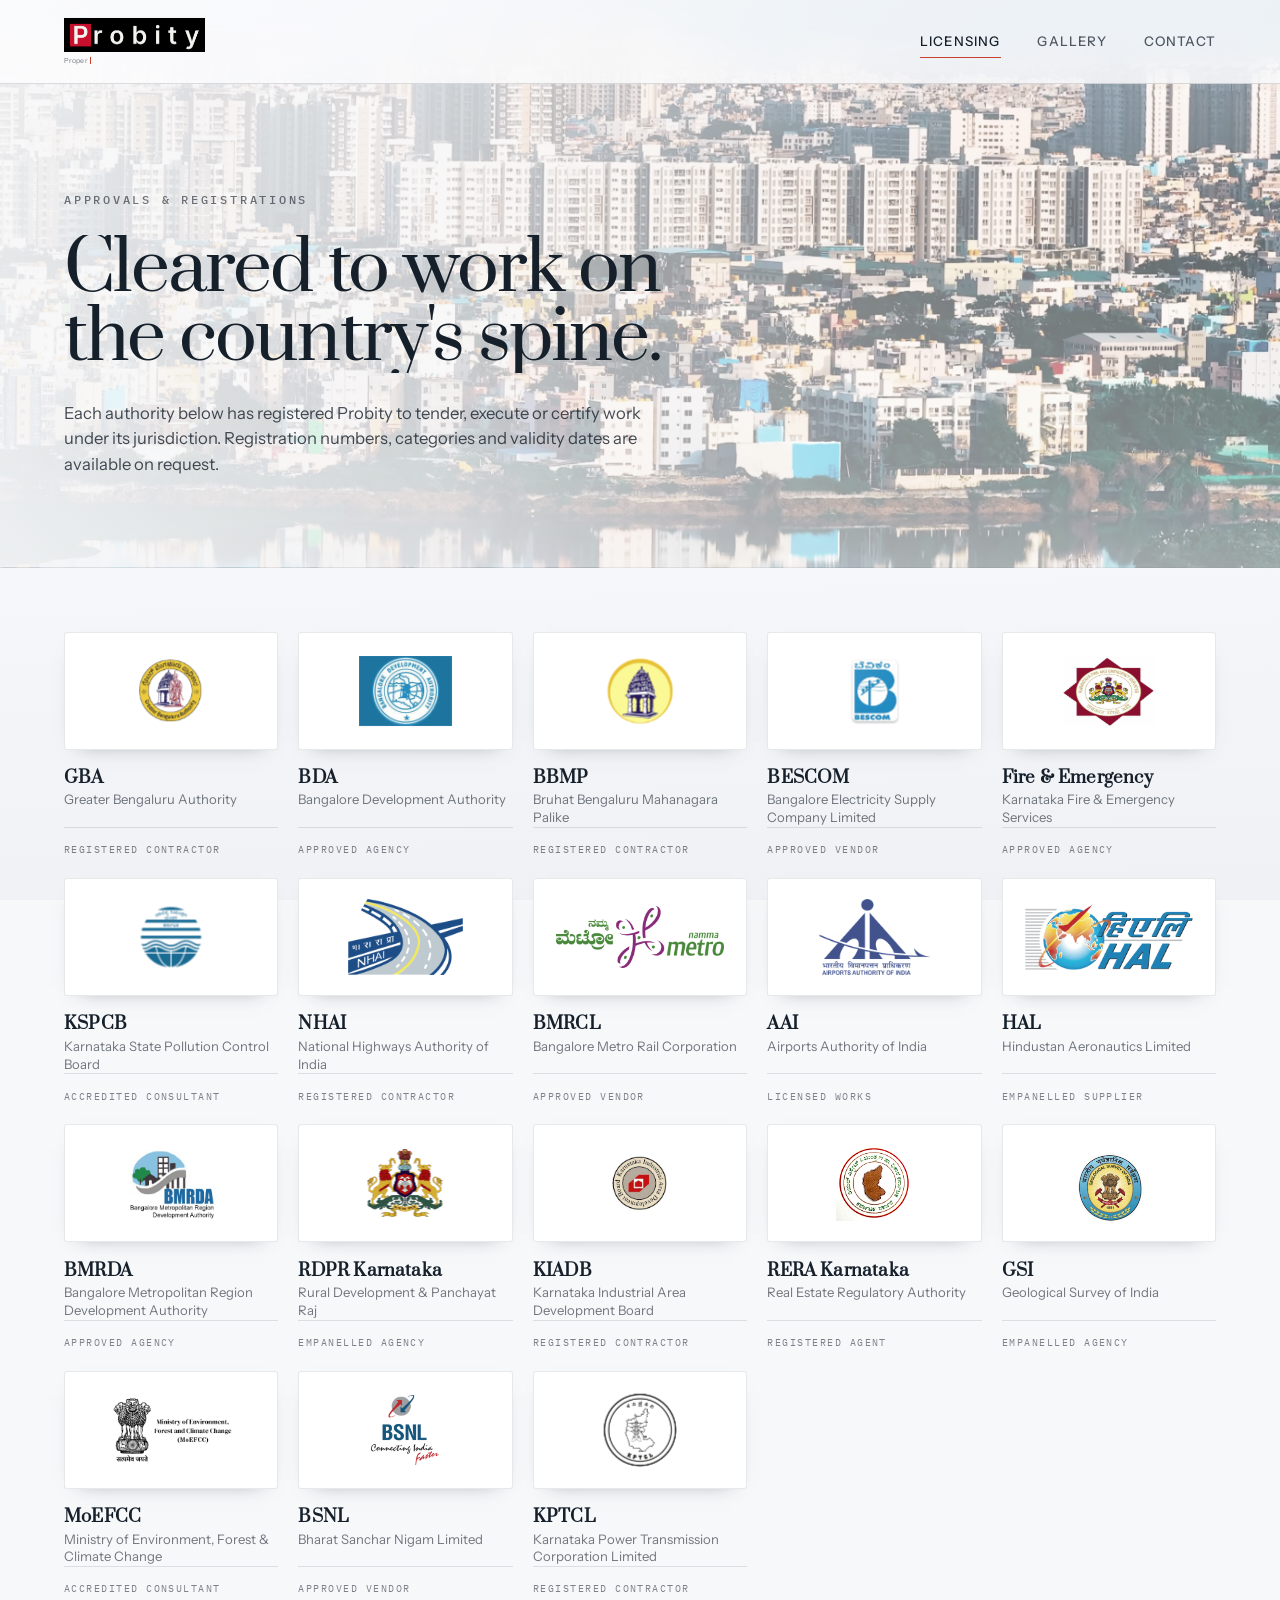
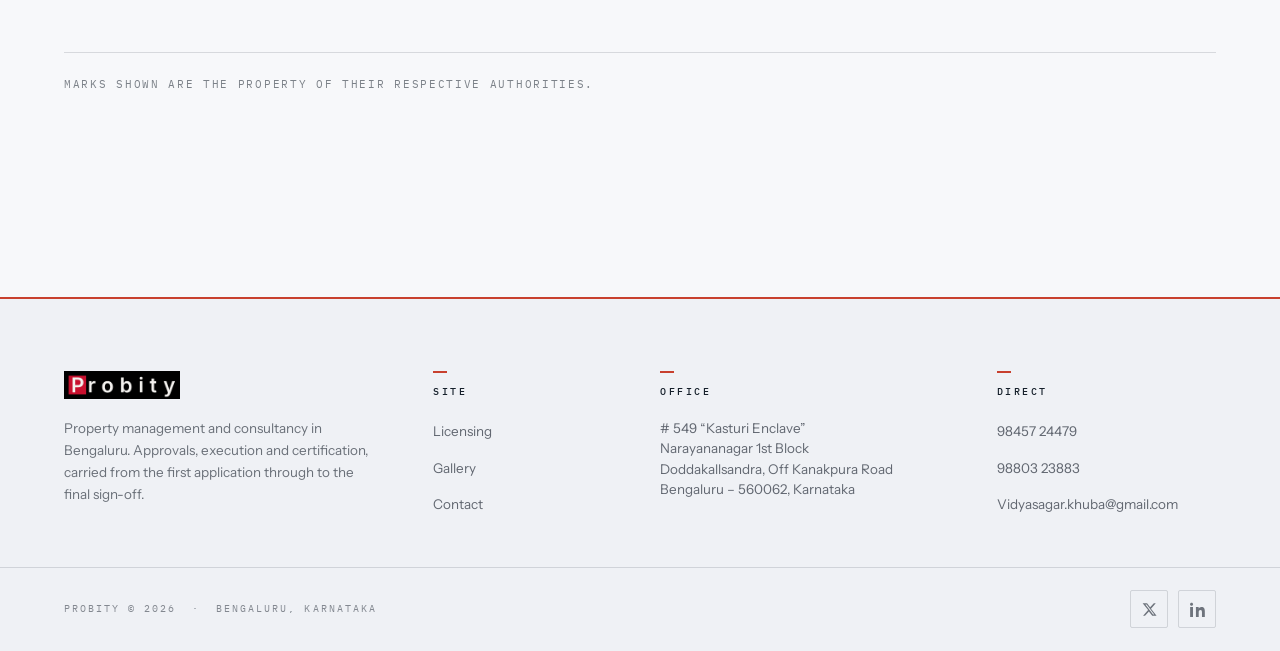
==== index.html @ 33d0491e "Update authority logos, licensing register order, and court-red brand highlights across site" ====
<!DOCTYPE html>
<html lang="en">
<head>
<meta charset="UTF-8" />
<meta name="viewport" content="width=device-width, initial-scale=1" />
<title>Probity</title>
<link rel="icon" type="image/png" sizes="512x512" href="assets/favicon-512.png">
<link rel="apple-touch-icon" href="assets/favicon-512.png">
<meta name="description" content="Probity — property management and consultancy, Bengaluru. Registered with the authorities that govern tendering, execution and certification." />

<link rel="preconnect" href="https://fonts.googleapis.com">
<link rel="preconnect" href="https://fonts.gstatic.com" crossorigin>
<link href="https://fonts.googleapis.com/css2?family=Prata&family=Instrument+Sans:wght@400;500;600&family=IBM+Plex+Mono:wght@400;500&display=swap" rel="stylesheet">

<link rel="stylesheet" href="assets/contact-card.css">
<script>
/* set before first paint, so the page's entrance animations are
   already held when the opening starts. Nothing here runs if the
   visitor asked for reduced motion — they get the page directly. */
(function(){
  try{
    if (!window.matchMedia('(prefers-reduced-motion: reduce)').matches){
      document.documentElement.className += ' is-booting';
    }
  }catch(e){}
})();
</script>
<link rel="stylesheet" href="assets/site.css">
<style>
/* Home page only. Everything shared — tokens, reset, nav, section
   furniture, foot — lives in assets/site.css so the pages cannot drift. */

/* ============================================================
   THE OPENING
   The supplied logo animation plays full-frame, then the ground
   retracts upward on the same clip-path idiom the head band opens
   with. It is object-fit:contain on a matched ground, so the mark
   is never cropped on a phone the way cover would crop it.

   While it plays, the page's own entrance animations are held at
   the gate (html.is-booting, below) so the nav drop, the band wipe
   and the type reveals are not spent behind the curtain. The gate
   opens shortly BEFORE the lift, so the curtain clears on a page
   already in motion rather than on a blank white beat.
   ============================================================ */
.boot{
  position:fixed; inset:0; z-index:300;
  overflow:hidden;                    /* the film may be scaled past its frame */
  background:#FFFFFF;                 /* matched to the film's ground */
  clip-path:inset(0 0 0 0);
  transition:clip-path .8s var(--ease);
}
.boot.is-lifting{ clip-path:inset(0 0 100% 0); pointer-events:none; }

.boot-video{
  position:absolute; inset:0;
  width:100%; height:100%;
  object-fit:contain;
  display:block;
}

/* The mark inside the film occupies only ~27% of the frame at its
   widest and ~6% at rest. Letterboxed into a portrait screen that
   lands it around 100px wide on a phone — surrounded by white that
   matches the ground, so it reads as nothing being there at all.

   The film's own margins are that same white, so scaling past the
   frame edges crops nothing but empty ground and brings the mark up
   to roughly two thirds of the screen. 2.4x holds on every portrait
   ratio from 0.4 to 1.0 without the mark reaching an edge. */
@media (max-aspect-ratio: 1/1){
  .boot-video{ transform:scale(2.4); }
}

/* the way past it — mono and quiet, in the site's own small-label
   idiom, and only offered once the film has actually started */
.boot-skip{
  position:absolute; right:clamp(1.1rem,4vw,2.4rem); bottom:clamp(1.1rem,4vh,2.2rem);
  appearance:none; -webkit-appearance:none;
  display:inline-flex; align-items:center; gap:.6rem;
  padding:.7rem 1.1rem;
  background:rgba(255,255,255,.72);
  -webkit-backdrop-filter:blur(6px); backdrop-filter:blur(6px);
  border:1px solid rgba(24,32,44,.18); border-radius:2px;
  font-family:var(--mono);
  font-size:.6rem; letter-spacing:.22em; text-transform:uppercase;
  color:rgba(24,32,44,.72);
  cursor:pointer;
  opacity:0; pointer-events:none;
  transition:opacity .5s var(--ease), border-color .3s, color .3s;
}
.boot.is-ready .boot-skip{ opacity:1; pointer-events:auto; }
.boot-skip:hover{ color:var(--court); border-color:var(--court); }
.boot-skip svg{ width:14px; height:9px; }

/* ---------- the gate ----------
   Everything the page animates on arrival is paused until the
   opening hands over, then released so the reveal happens in
   front of the visitor rather than behind the lid. */
html.is-booting{ overflow:hidden; }
html.is-booting .nav,
html.is-booting .mark img,
html.is-booting .head-bg,
html.is-booting .reveal > *,
html.is-booting .label span{ animation-play-state:paused; }

@media (prefers-reduced-motion:reduce){
  /* no performance — the page is simply there */
  .boot{ display:none; }
}

/* ============================================================
   THE HEAD BAND
   A photograph of the city the register is written against,
   bled corner to corner and washed back into the page so the
   ink still carries. It resolves to flat ground at the foot, so
   the marks below sit on a clean field rather than on picture.

   The band owns the top padding and pulls itself out of the
   section gutter with a negative margin — that is what lets it
   reach the actual edges of the viewport while the type inside
   stays on the 1440 measure.
   ============================================================ */
.head-band{
  position:relative;
  margin:0 calc(-1 * var(--gut)) clamp(2.5rem,5vw,4rem);
  padding:calc(var(--nav-h) + clamp(3.5rem,8vw,6.5rem)) var(--gut) clamp(3.5rem,7vw,6rem);
  /* a defined rectangle rather than a band whose height is an
     accident of the copy — the photograph gets a proportion to
     fill and the type is centred inside it                      */
  min-height:clamp(360px,42vw,560px);
  display:flex; flex-direction:column; justify-content:center;
  overflow:hidden;
  isolation:isolate;
}
.head-band > .section-head{ position:relative; z-index:2; width:100%; }

/* the picture opens the sequence — it wipes down from the nav on
   the same clip-path idiom the menu sheet uses, so the band is
   still resolving when the first line of type rises into it */
.head-bg{
  position:absolute; inset:0; z-index:0; pointer-events:none;
  clip-path:inset(0 0 100% 0);
  animation:bandOpen 1.5s var(--ease) .1s forwards;
}
@keyframes bandOpen{ to{ clip-path:inset(0 0 0 0); } }

.head-bg__img{
  position:absolute; inset:-3%;
  background:url("assets/bangalore.png") center 55% / cover no-repeat;
  /* the photograph is allowed to be a photograph. Enough of the
     colour survives to read as a city; the wash below, not the
     filter, is what buys the copy its contrast.                 */
  filter:saturate(.78) contrast(1.02) brightness(1.01);
  animation:bandDrift 44s ease-in-out infinite alternate;
  transform-origin:58% 60%;
}
@keyframes bandDrift{
  from{ transform:scale(1)    translate3d(0,0,0); }
  to  { transform:scale(1.07) translate3d(-1%,-.8%,0); }
}

/* the wash — vertical carries legibility and the dissolve into the
   ground, horizontal keeps the left half quietest, which is where
   the headline and lede actually sit. Retuned off the cream it was
   mixed for and onto the near-white the page now stands on.      */
.head-bg__wash{
  position:absolute; inset:0;
  background:
    linear-gradient(to bottom,
      rgba(247,248,250,.46) 0%,
      rgba(247,248,250,.30) 45%,
      rgba(247,248,250,.42) 82%,
      rgba(247,248,250,.58) 100%),
    linear-gradient(to right,
      rgba(247,248,250,.90) 0%,
      rgba(247,248,250,.72) 34%,
      rgba(247,248,250,.30) 66%,
      rgba(247,248,250,.12) 100%);
}

/* a hairline where the picture gives out, so the band has a
   defined foot rather than an indefinite smudge */
.head-bg::after{
  content:""; position:absolute; left:0; right:0; bottom:0;
  height:1px; background:var(--rule);
}
/* ============================================================
   THE REGISTER
   Each authority is a mounted credential: the mark sits on a
   paper plate, the way a seal sits on a certificate, and the
   particulars are set below it on the dark ground.

   The plate is doing real work — half of these marks arrive as
   opaque JPEGs with white grounds, so any attempt to knock them
   out to a single ink colour turns them into white rectangles.
   Mounting them keeps every mark on the ground it was drawn for
   and lets the grid stay honest at any count.
   ============================================================ */
.register{ max-width:1440px; margin:0 auto; }

/* one continuous wall, no section breaks. A narrower track than the
   grouped version used, so eleven marks fill the row on a wide
   screen instead of stranding half of it.                        */
.logo-grid{
  display:grid; grid-template-columns:repeat(auto-fill,minmax(190px,1fr));
  gap:clamp(1rem,1.6vw,1.5rem);
}

.logo-cell{
  display:flex; flex-direction:column; gap:1.15rem;
  opacity:0; transform:translateY(18px);
}
/* cells stretch to the tallest in the row, and the registration
   line is pushed to the foot, so the mono rules line up across
   the row however long an authority's full name runs           */
.meta{ display:flex; flex-direction:column; flex:1; }
.logo-cell.in{
  opacity:1; transform:none;
  transition:opacity .8s var(--ease), transform .8s var(--ease);
}

/* the plate — a clean white card lifted off the warm ground by a
   hairline and a shadow that only deepens on hover, so the wall
   stays flat at rest                                            */
.plate{
  position:relative;
  height:118px; border-radius:3px;
  background:#FFFFFF;
  border:1px solid rgba(24,32,44,.10);
  box-shadow:0 8px 20px -16px rgba(24,32,44,.55);
  display:flex; align-items:center; justify-content:center;
  padding:1.15rem 1.35rem;
  overflow:hidden;
  transition:transform .5s var(--ease), box-shadow .5s var(--ease);
}
.logo-cell:hover .plate{
  transform:translateY(-3px);
  border-color:rgba(200,64,46,.48);
  box-shadow:0 16px 30px -18px rgba(200,64,46,.58);
}

/* one optical box for every mark, with a per-logo trim so a
   square crest and a wide wordmark carry the same weight       */
.plate img{
  /* an explicit cap, not a percentage — the plate's content area has
     no definite height for a percentage to resolve against, so a
     wide mark would render at its natural size and get cropped     */
  max-height:76px; max-width:100%;
  width:auto; height:auto; object-fit:contain;
  transform:scale(var(--s,1));
  /* multiply drops the opaque white ground the JPEG marks arrive
     with straight out against the plate, so a scanned seal and a
     transparent PNG sit on the same paper. Harmless on the PNGs. */
  mix-blend-mode:multiply;
  /* the marks are all officially specified colours; we only take
     a fraction of the saturation out so the wall reads as one
     register, and hand it straight back on hover.
     --lift and --crush are a white-point trim for scanned marks:
     multiply only disappears a ground that is actually white, so a
     scan that came in on grey paper reads as a dirty square until
     its highlights are pushed to 255. Contrast does most of the
     work — it clips the ground white while keeping the seal's ink
     dark, where brightness alone would just wash the whole thing
     out. Only RERA needs it; every other mark is already clean.  */
  filter:saturate(.72) contrast(var(--crush,1)) brightness(var(--lift,1));
  transition:filter .5s var(--ease);
}
.logo-cell:hover .plate img{
  filter:contrast(var(--crush,1)) brightness(var(--lift,1));
}

.meta b{
  display:block; font-family:var(--display);
  font-variation-settings:"opsz" 24;
  font-size:1.06rem; font-weight:600; letter-spacing:.01em;
  color:var(--paper); line-height:1.2;
}
.meta i{
  display:block; font-style:normal;
  font-size:.82rem; color:rgba(24,32,44,.6);
  margin-top:.2rem; line-height:1.35;
}
.meta span{
  display:block; font-family:var(--mono); font-size:.61rem;
  letter-spacing:.15em; text-transform:uppercase;
  color:rgba(24,32,44,.55);
  /* auto, not a fixed gap — this is what drops the registration line
     to the foot of the cell so the rules line up across a row even
     when one authority's name runs to two lines. The breathing room
     above the rule comes from the padding instead.                */
  margin-top:auto; padding-top:.9rem;
  border-top:1px solid rgba(24,32,44,.12);
}

.note{
  max-width:1440px; margin:clamp(2.5rem,5vw,3.5rem) auto 0;
  padding-top:1.4rem; border-top:1px solid var(--rule);
  font-family:var(--mono); font-size:.66rem; letter-spacing:.16em;
  text-transform:uppercase; color:rgba(24,32,44,.55);
}

@media (max-width:860px){
  /* a tighter crop keeps the skyline legible in a narrow band */
  .head-bg__img{ background-position:center 58%; }
  .head-band{ min-height:clamp(320px,60vw,420px); }
  /* narrow screens have no quiet right-hand side to give away, so
     the wash flattens out and carries the copy on its own */
  .head-bg__wash{
    background:linear-gradient(to bottom,
      rgba(247,248,250,.72) 0%,
      rgba(247,248,250,.62) 50%,
      rgba(247,248,250,.74) 100%);
  }
}

@media (max-width:520px){
  .head-band{ padding-bottom:clamp(2.5rem,6vw,3.5rem); min-height:300px; }
  .logo-grid{ grid-template-columns:repeat(auto-fill,minmax(140px,1fr)); gap:.85rem; }
  .logo-cell{ gap:.85rem; }
  .plate{ height:88px; padding:.85rem 1rem; }
  .plate img{ max-height:58px; }
  .meta b{ font-size:.94rem; }
  .meta i{ font-size:.76rem; }
  /* the type lives on the inner span now, so the override has to
     land there — and the tighten keyframe has to be dropped, or it
     animates straight back over this narrower tracking */
  .label span{
    font-size:.63rem; letter-spacing:.3em;
    animation-name:rise;
  }
}

@media (prefers-reduced-motion:reduce){
  *,*::before,*::after{
    animation-duration:.001ms !important; animation-iteration-count:1 !important;
    transition-duration:.001ms !important;
  }
  .reveal > *,.label span{ transform:none; }
  .logo-cell{ opacity:1; transform:none; }
  .head-bg__img{ animation:none; transform:none; }
}
</style>
</head>

<body>

<!-- ===================== THE OPENING ===================== -->
<div class="boot" id="boot">
  <video class="boot-video" id="bootVideo"
         src="assets/Probity-Logo-Animation2.mp4"
         muted playsinline autoplay preload="auto" aria-hidden="true"></video>
  <button class="boot-skip" id="bootSkip" type="button">
    Skip
    <svg viewBox="0 0 15 10" fill="none" aria-hidden="true">
      <path d="M0 5h13M9 1l4 4-4 4" stroke="currentColor" stroke-width="1.4"/>
    </svg>
  </button>
</div>
<!-- with scripting off there is nothing to lift the lid, so remove it -->
<noscript><style>.boot{ display:none; }</style></noscript>

<!-- ===================== NAV ===================== -->
<header class="nav" id="nav">
  <a class="mark" href="./" aria-label="Probity home">
    <img src="assets/probity-wordmark.png" width="544" height="131"
         alt="Probity — Property Management and Consultancy">
    <!-- aria-hidden: the alt text above already carries these words,
         so a screen reader must not hear the lockup twice -->
    <span class="mark-tag" data-text="Property Management and Consultancy" aria-hidden="true"></span>
  </a>

  <nav class="links" aria-label="Primary">
    <a href="#licensing" aria-current="page">Licensing</a>
    <a href="gallery.html">Gallery</a>
    <a href="#contact">Contact</a>
  </nav>

  <button class="burger" id="burger" aria-label="Open menu" aria-expanded="false" aria-controls="sheet">
    <i></i><i></i>
  </button>
</header>

<div class="sheet" id="sheet">
  <a href="#licensing">Licensing</a>
  <a href="gallery.html">Gallery</a>
  <a href="#contact">Contact</a>
</div>

<!-- ===================== THE REGISTER ===================== -->
<main>
  <section class="section page-head">
    <div class="head-band">
      <div class="head-bg" aria-hidden="true">
        <div class="head-bg__img"></div>
        <div class="head-bg__wash"></div>
      </div>

    <div class="section-head">
      <span class="label"><span>Approvals &amp; registrations</span></span>

      <h1>
        <span class="reveal"><span style="animation-delay:.66s">Cleared to work on</span></span>
        <span class="reveal"><span style="animation-delay:.76s">the <em>country's spine</em>.</span></span>
      </h1>

      <span class="reveal">
        <p class="lede" style="animation-delay:1.05s">
          Each authority below has registered Probity to tender, execute or certify work
          under its jurisdiction. Registration numbers, categories and validity dates are
          available on request.
        </p>
      </span>
    </div>

    </div><!-- /.head-band -->

    <div class="register" id="licensing">
      <div class="logo-grid">

        <div class="logo-cell">
          <div class="plate">
            <img src="assets/logos/GBA.jpeg" alt="Greater Bengaluru Authority" loading="eager" decoding="async" style="--s:.94">
          </div>
          <div class="meta">
            <b>GBA</b>
            <i>Greater Bengaluru Authority</i>
            <span>Registered contractor</span>
          </div>
        </div>

        <div class="logo-cell">
          <div class="plate">
            <img src="assets/logos/bda.webp" alt="Bangalore Development Authority" loading="eager" decoding="async" style="--s:.92">
          </div>
          <div class="meta">
            <b>BDA</b>
            <i>Bangalore Development Authority</i>
            <span>Approved agency</span>
          </div>
        </div>

        <div class="logo-cell">
          <div class="plate">
            <img src="assets/logos/bbmp.png" alt="Bruhat Bengaluru Mahanagara Palike" loading="eager" decoding="async" style="--s:.88">
          </div>
          <div class="meta">
            <b>BBMP</b>
            <i>Bruhat Bengaluru Mahanagara Palike</i>
            <span>Registered contractor</span>
          </div>
        </div>

        <div class="logo-cell">
          <div class="plate">
            <img src="assets/logos/bescom-logo.jpg" alt="Bangalore Electricity Supply Company Limited" loading="eager" decoding="async" style="--s:.96">
          </div>
          <div class="meta">
            <b>BESCOM</b>
            <i>Bangalore Electricity Supply Company Limited</i>
            <span>Approved vendor</span>
          </div>
        </div>

        <div class="logo-cell">
          <div class="plate">
            <img src="assets/logos/fire-emergency.jpg" alt="Karnataka Fire and Emergency Services" loading="eager" decoding="async" style="--s:.92">
          </div>
          <div class="meta">
            <b>Fire &amp; Emergency</b>
            <i>Karnataka Fire &amp; Emergency Services</i>
            <span>Approved agency</span>
          </div>
        </div>

        <div class="logo-cell">
          <div class="plate">
            <img src="assets/logos/kspcb.png" alt="Karnataka State Pollution Control Board" loading="eager" decoding="async" style="--s:.88">
          </div>
          <div class="meta">
            <b>KSPCB</b>
            <i>Karnataka State Pollution Control Board</i>
            <span>Accredited consultant</span>
          </div>
        </div>

        <div class="logo-cell">
          <div class="plate">
            <img src="assets/logos/nhai.png" alt="National Highways Authority of India" loading="lazy" decoding="async">
          </div>
          <div class="meta">
            <b>NHAI</b>
            <i>National Highways Authority of India</i>
            <span>Registered contractor</span>
          </div>
        </div>

        <div class="logo-cell">
          <div class="plate">
            <img src="assets/logos/namma-metro.png" alt="Namma Metro — Bangalore Metro Rail Corporation" loading="lazy" decoding="async">
          </div>
          <div class="meta">
            <b>BMRCL</b>
            <i>Bangalore Metro Rail Corporation</i>
            <span>Approved vendor</span>
          </div>
        </div>

        <div class="logo-cell">
          <div class="plate">
            <img src="assets/logos/aai.png" alt="Airports Authority of India" loading="lazy" decoding="async">
          </div>
          <div class="meta">
            <b>AAI</b>
            <i>Airports Authority of India</i>
            <span>Licensed works</span>
          </div>
        </div>

        <div class="logo-cell">
          <div class="plate">
            <img src="assets/logos/hal.png" alt="Hindustan Aeronautics Limited" loading="lazy" decoding="async">
          </div>
          <div class="meta">
            <b>HAL</b>
            <i>Hindustan Aeronautics Limited</i>
            <span>Empanelled supplier</span>
          </div>
        </div>

        <div class="logo-cell">
          <div class="plate">
            <img src="assets/logos/bmrda.webp" alt="Bangalore Metropolitan Region Development Authority" loading="lazy" decoding="async">
          </div>
          <div class="meta">
            <b>BMRDA</b>
            <i>Bangalore Metropolitan Region Development Authority</i>
            <span>Approved agency</span>
          </div>
        </div>

        <div class="logo-cell">
          <div class="plate">
            <img src="assets/logos/rdpr.png" alt="Rural Development &amp; Panchayat Raj Department, Government of Karnataka" loading="lazy" decoding="async" style="--s:.92">
          </div>
          <div class="meta">
            <b>RDPR Karnataka</b>
            <i>Rural Development &amp; Panchayat Raj</i>
            <span>Empanelled agency</span>
          </div>
        </div>

        <div class="logo-cell">
          <div class="plate">
            <img src="assets/logos/kiadb.jpeg" alt="Karnataka Industrial Area Development Board" loading="lazy" decoding="async">
          </div>
          <div class="meta">
            <b>KIADB</b>
            <i>Karnataka Industrial Area Development Board</i>
            <span>Registered contractor</span>
          </div>
        </div>

        <div class="logo-cell">
          <div class="plate">
            <img src="assets/logos/rera.jpeg" alt="Karnataka Real Estate Regulatory Authority" loading="lazy" decoding="async" style="--s:1;--crush:1.5;--lift:1.12">
          </div>
          <div class="meta">
            <b>RERA Karnataka</b>
            <i>Real Estate Regulatory Authority</i>
            <span>Registered agent</span>
          </div>
        </div>

        <div class="logo-cell">
          <div class="plate">
            <img src="assets/logos/geological_survey_of_india.jpeg" alt="Geological Survey of India" loading="lazy" decoding="async">
          </div>
          <div class="meta">
            <b>GSI</b>
            <i>Geological Survey of India</i>
            <span>Empanelled agency</span>
          </div>
        </div>

        <div class="logo-cell">
          <div class="plate">
            <img src="assets/logos/MoEFCC.jpg" alt="Ministry of Environment, Forest and Climate Change" loading="lazy" decoding="async">
          </div>
          <div class="meta">
            <b>MoEFCC</b>
            <i>Ministry of Environment, Forest &amp; Climate Change</i>
            <span>Accredited consultant</span>
          </div>
        </div>

        <div class="logo-cell">
          <div class="plate">
            <img src="assets/logos/bsnl.webp" alt="Bharat Sanchar Nigam Limited" loading="lazy" decoding="async" style="--s:.92">
          </div>
          <div class="meta">
            <b>BSNL</b>
            <i>Bharat Sanchar Nigam Limited</i>
            <span>Approved vendor</span>
          </div>
        </div>

        <div class="logo-cell">
          <div class="plate">
            <!-- a thin-line seal, unlike a solid one, needs every pixel
                 of the plate — the linework disappears if it is trimmed -->
            <img src="assets/logos/kptcl.png" alt="Karnataka Power Transmission Corporation Limited" loading="lazy" decoding="async" style="--s:1.06">
          </div>
          <div class="meta">
            <b>KPTCL</b>
            <i>Karnataka Power Transmission Corporation Limited</i>
            <span>Registered contractor</span>
          </div>
        </div>

        <!-- ADD MORE AUTHORITIES HERE.
             Copy one .logo-cell block, drop the file into assets/logos/,
             and update the alt text, name and designation. The grid
             reflows at any count.
             style="--s:.9" trims a mark that sits optically large.
             style="--crush:1.5;--lift:1.12" clips a scanned mark's
             grey ground to white so multiply can drop it. Check a
             new file's corner pixel before reaching for these — most
             official marks already arrive on pure white. -->

      </div>
    </div>

    <p class="note">Marks shown are the property of their respective authorities.</p>
  </section>

</main>

<footer class="foot">
  <div class="foot-main">

    <div class="foot-brand">
      <img src="assets/probity-wordmark.png" width="544" height="131"
           alt="Probity — Property Management and Consultancy">
      <p>
        Property management and consultancy in Bengaluru. Approvals,
        execution and certification, carried from the first application
        through to the final sign-off.
      </p>
    </div>

    <div class="foot-col">
      <h3>Site</h3>
      <ul>
        <li><a href="#licensing">Licensing</a></li>
        <li><a href="gallery.html">Gallery</a></li>
        <li><a href="#contact">Contact</a></li>
      </ul>
    </div>

    <div class="foot-col">
      <h3>Office</h3>
      <address>
        <span># 549 &ldquo;Kasturi Enclave&rdquo;</span>
        <span>Narayananagar 1st Block</span>
        <span>Doddakallsandra, Off Kanakpura Road</span>
        <span>Bengaluru &ndash; 560062, Karnataka</span>
      </address>
    </div>

    <div class="foot-col">
      <h3>Direct</h3>
      <ul>
        <li><a href="tel:+919845724479">98457 24479</a></li>
        <li><a href="tel:+919880323883">98803 23883</a></li>
        <li><a href="mailto:Vidyasagar.khuba@gmail.com"><span class="foot-long">Vidyasagar.khuba@gmail.com</span><span class="foot-short">Email us</span></a></li>
      </ul>
    </div>

  </div>

  <div class="foot-bar">
    <div>
      <small>Probity &copy; 2026<span class="foot-place"> &nbsp;&middot;&nbsp; Bengaluru, Karnataka</span></small>
      <!-- TODO: swap in the real profile URLs -->
      <div class="foot-social">
        <a href="https://x.com/" target="_blank" rel="noopener noreferrer" aria-label="Probity on X"><svg viewBox="0 0 24 24" aria-hidden="true"><path d="M18.9 2H22l-7.6 8.7L23.3 22h-6.9l-5.4-7-6.2 7H1.7l8.1-9.3L1 2h7.1l4.9 6.4L18.9 2Zm-1.2 18h1.9L7.4 3.9H5.4L17.7 20Z"/></svg></a>
        <a href="https://www.linkedin.com/" target="_blank" rel="noopener noreferrer" aria-label="Probity on LinkedIn"><svg viewBox="0 0 24 24" aria-hidden="true"><path d="M4.98 3.5C4.98 4.88 3.87 6 2.5 6S0 4.88 0 3.5 1.12 1 2.5 1s2.48 1.12 2.48 2.5zM.22 8.02h4.56V24H.22V8.02zM9.5 8.02h4.37v2.18h.06c.61-1.15 2.1-2.37 4.32-2.37 4.62 0 5.47 3.04 5.47 6.99V24h-4.56v-7.29c0-1.74-.03-3.98-2.43-3.98-2.43 0-2.8 1.9-2.8 3.85V24H9.5V8.02z"/></svg></a>
      </div>
    </div>
  </div>
</footer>

<script>
(function(){
  var nav    = document.getElementById('nav');
  var burger = document.getElementById('burger');
  var sheet  = document.getElementById('sheet');
  var calm   = window.matchMedia('(prefers-reduced-motion: reduce)').matches;

  /* nav condenses on scroll */
  var onScroll = function(){ nav.classList.toggle('is-scrolled', window.scrollY > 24); };
  onScroll();
  window.addEventListener('scroll', onScroll, { passive:true });

  /* mobile menu */
  burger.addEventListener('click', function(){
    var open = sheet.classList.toggle('open');
    nav.classList.toggle('menu-open', open);
    burger.setAttribute('aria-expanded', open);
    burger.setAttribute('aria-label', open ? 'Close menu' : 'Open menu');
    document.body.style.overflow = open ? 'hidden' : '';
  });
  sheet.addEventListener('click', function(e){
    if (e.target.tagName === 'A') burger.click();
  });
  document.addEventListener('keydown', function(e){
    if (e.key === 'Escape' && sheet.classList.contains('open')) burger.click();
  });

  /* ---------- the tagline types itself in ----------
     Held until the opening hands over, so it is not spent behind
     the curtain. typeTag() is called by the handover below. */
  var tag = document.querySelector('.mark-tag');
  function typeTag(delay){
    if (!tag) return;
    var full = tag.getAttribute('data-text') || '';
    if (calm){
      tag.textContent = full;
      tag.classList.add('is-typed');
      return;
    }
    var ch = 0;
    setTimeout(function step(){
      tag.textContent = full.slice(0, ++ch);
      if (ch < full.length){
        /* a touch of jitter so it reads as typed, not clocked */
        setTimeout(step, 34 + Math.random() * 30);
      } else {
        setTimeout(function(){ tag.classList.add('is-typed'); }, 900);
      }
    }, delay);
  }

  /* ---------- handover ----------
     The film plays, the gate opens just before it ends so the page
     is already in motion, then the ground retracts. Skip, a key, or
     a click on the film all cut straight to the page. */
  (function(){
    var boot = document.getElementById('boot');
    var film = document.getElementById('bootVideo');
    var skip = document.getElementById('bootSkip');
    var opened = false, lifted = false;

    function open(){
      if (opened) return;
      opened = true;
      document.documentElement.classList.remove('is-booting');
      typeTag(1500);
    }

    function lift(){
      if (lifted) return;
      lifted = true;
      open();
      boot.classList.add('is-lifting');
      /* retire the lid once it has finished travelling */
      setTimeout(function(){
        if (boot.parentNode) boot.parentNode.removeChild(boot);
      }, 900);
    }

    /* nothing to hand over from: reduced motion, or no lid at all */
    if (!boot || calm || !document.documentElement.classList.contains('is-booting')){
      open();
      if (boot && boot.parentNode) boot.parentNode.removeChild(boot);
      return;
    }

    if (film){
      /* autoplay is only granted to muted inline video, and can still
         be refused — if it is, do not hold the page hostage to it */
      film.muted = true;
      var p = film.play();
      if (p && p.catch) p.catch(function(){
        /* Autoplay refused — iOS Low Power Mode, or a strict policy.
           Rather than skipping the mark entirely, hold the film's
           fullest frame for a beat and then hand over normally. */
        try { film.currentTime = 4; } catch (err) {}
        boot.classList.add('is-ready');
        setTimeout(open, 700);
        setTimeout(lift, 1200);
      });

      film.addEventListener('playing', function(){ boot.classList.add('is-ready'); });

      /* The film holds its mark until ~7.5s and then resolves to a
         blank white frame. Waiting for 'ended' would therefore lift
         the ground off an empty screen, so both cues are taken early:
         the gate at 1.2s out, so the nav drop and the band wipe are
         already running behind the lid, and the lift at 0.55s out, so
         the ground retracts while the mark is still on screen. */
      film.addEventListener('timeupdate', function(){
        if (!film.duration) return;
        var left = film.duration - film.currentTime;
        if (left < 1.2)  open();
        if (left < 0.55) lift();
      });

      film.addEventListener('ended', lift);   /* backstop */
      film.addEventListener('error', lift);
    } else {
      lift();
    }

    skip.addEventListener('click', lift);
    boot.addEventListener('click', function(e){ if (e.target !== skip) lift(); });
    document.addEventListener('keydown', function onKey(e){
      if (lifted){ document.removeEventListener('keydown', onKey); return; }
      if (e.key === 'Escape' || e.key === 'Enter' || e.key === ' '){ e.preventDefault(); lift(); }
    });

    /* a ceiling, so a stalled or unbuffered film can never trap the page */
    setTimeout(lift, 11000);
  })();

  /* the register deals itself in, six cells at a time */
  var cells = document.querySelectorAll('.logo-cell');
  if (calm || !('IntersectionObserver' in window)){
    [].forEach.call(cells, function(c){ c.classList.add('in'); });
  } else {
    var io = new IntersectionObserver(function(entries){
      entries.forEach(function(entry){
        if (!entry.isIntersecting) return;
        var i = [].indexOf.call(cells, entry.target);
        entry.target.style.transitionDelay = (i % 6) * 70 + 'ms';
        entry.target.classList.add('in');
        io.unobserve(entry.target);
      });
    }, { threshold:.2, rootMargin:'0px 0px -8%' });
    [].forEach.call(cells, function(c){ io.observe(c); });
  }
})();
</script>

<!-- ===================== CONTACT CARD ===================== -->
<script type="importmap">
{ "imports": { "three": "./assets/vendor/three.module.min.js" } }
</script>
<script type="module" src="assets/contact-card.js"></script>

</body>
</html>
---- assets/contact-card.css ----
/* ============================================================
   PROBITY — contact card experience
   A business card is dealt into a dark studio, then turns over
   to reveal the note you write on the back of it.

   Everything is namespaced .pcx- and carries its OWN palette:
   the home page and the licensing page define --paper/--gold
   with opposite meanings, so nothing here may inherit them.
   ============================================================ */

.pcx{
  position:fixed; inset:0; z-index:200;
  display:none;

  --pcx-ink:    #0B0E13;
  --pcx-paper:  #F6F1E7;   /* type on the scrim, over the blurred page */
  --pcx-sand:   #E7D3AE;
  --pcx-red:    #C8402E;
  --pcx-rule:   rgba(231,211,174,.20);

  /* the back of the card is the same stock as its printed face —
     white card, ink type — so turning it over does not turn the
     lights out                                                    */
  --pcx-plate:      #FFFFFF;
  --pcx-plate-ink:  #16202B;
  --pcx-plate-mute: rgba(24,32,44,.60);
  --pcx-plate-soft: rgba(24,32,44,.42);
  --pcx-plate-rule: rgba(24,32,44,.20);
  --pcx-ease:   cubic-bezier(.22,.61,.36,1);

  font-family:"Instrument Sans", system-ui, sans-serif;
  color:var(--pcx-paper);
  -webkit-font-smoothing:antialiased;
}
.pcx.is-open{ display:block; }

/* the page behind, pushed back ------------------------------- */
.pcx-scrim{
  position:absolute; inset:0;
  /* held deliberately off opaque: the point is that the page behind
     is BLURRED, and a near-solid wash would just hide it. Enough
     darkening remains to carry a white card off the white page.  */
  background:radial-gradient(125% 95% at 50% 34%, rgba(11,15,22,.62), rgba(4,6,10,.86) 68%);
  -webkit-backdrop-filter:blur(24px) saturate(115%);
          backdrop-filter:blur(24px) saturate(115%);
  opacity:0;
  transition:opacity .6s var(--pcx-ease);
}
.pcx.is-in .pcx-scrim{ opacity:1; }

/* the stage: WebGL underneath, the CSS3D layer exactly on top - */
.pcx-stage{ position:absolute; inset:0; }
.pcx-gl{ position:absolute; inset:0; display:block; width:100%; height:100%; }
.pcx-css3d{ position:absolute; inset:0; pointer-events:none; }

/* ---------- chrome ---------- */
.pcx-chrome{
  position:absolute; top:0; left:0; right:0;
  display:flex; align-items:center; justify-content:space-between;
  gap:1rem;
  padding:clamp(1rem,3vh,1.9rem) clamp(1.1rem,4vw,2.4rem);
  opacity:0; transform:translateY(-8px);
  transition:opacity .6s var(--pcx-ease) .25s, transform .6s var(--pcx-ease) .25s;
}
.pcx.is-in .pcx-chrome{ opacity:1; transform:none; }

.pcx-eyebrow{
  font-family:"IBM Plex Mono", ui-monospace, monospace;
  font-size:.66rem; letter-spacing:.34em; text-transform:uppercase;
  color:rgba(231,211,174,.70);
}
.pcx-eyebrow s{ text-decoration:none; opacity:.45; margin:0 .5em; }

.pcx-close{
  appearance:none; -webkit-appearance:none;
  width:42px; height:42px; flex:none;
  display:grid; place-items:center;
  background:transparent; color:var(--pcx-paper);
  border:1px solid var(--pcx-rule); border-radius:50%;
  cursor:pointer;
  transition:border-color .3s, background .3s, transform .3s var(--pcx-ease);
}
.pcx-close:hover{ background:rgba(200,64,46,.14); border-color:var(--pcx-red); transform:rotate(90deg); }
.pcx-close svg{ width:14px; height:14px; }

/* ---------- the hint / turn control ---------- */
.pcx-foot{
  position:absolute; left:0; right:0; bottom:0;
  display:flex; flex-direction:column; align-items:center; gap:.85rem;
  padding:0 1.2rem clamp(1.2rem,4vh,2.4rem);
  opacity:0; transform:translateY(10px);
  transition:opacity .6s var(--pcx-ease) .5s, transform .6s var(--pcx-ease) .5s;
}
.pcx.is-in .pcx-foot{ opacity:1; transform:none; }
/* once the card has turned, the control belongs to the card itself */
.pcx.is-turning .pcx-foot,
.pcx.is-back    .pcx-foot{ opacity:0; transform:translateY(10px); transition-delay:0s; pointer-events:none; }

.pcx-turn{
  appearance:none; -webkit-appearance:none;
  display:inline-flex; align-items:center; gap:.7rem;
  padding:.9rem 1.5rem;
  background:transparent; color:var(--pcx-paper);
  border:1px solid var(--pcx-rule); border-radius:2px;
  font:inherit; font-size:.78rem; font-weight:500;
  letter-spacing:.14em; text-transform:uppercase;
  cursor:pointer;
  transition:border-color .35s, background .35s, gap .35s var(--pcx-ease);
}
.pcx-turn:hover{ background:rgba(200,64,46,.14); border-color:var(--pcx-red); gap:1rem; }
.pcx-turn svg{ width:16px; height:12px; flex:none; }

.pcx-note{
  font-family:"IBM Plex Mono", ui-monospace, monospace;
  font-size:.62rem; letter-spacing:.22em; text-transform:uppercase;
  color:rgba(231,211,174,.42);
}

/* ============================================================
   THE BACK OF THE CARD
   Sized in JS to the exact pixel footprint of the card face, so
   the type inside renders 1:1 and stays sharp through CSS3D.
   ============================================================ */
.pcx-back{
  position:relative;
  box-sizing:border-box;
  container-type:inline-size;
  display:flex; flex-direction:column;
  overflow:hidden;
  padding:clamp(18px,3.4%,30px);
  background:linear-gradient(152deg, #FFFFFF 0%, #FBFCFD 62%, #F4F6F9 100%);
  color:var(--pcx-plate-ink);
  border:1px solid rgba(24,32,44,.12);
  box-shadow:inset 0 1px 0 rgba(255,255,255,.9),
              0 42px 90px -34px rgba(0,0,0,.8);
  pointer-events:none;
  opacity:0;
  transition:opacity .5s var(--pcx-ease);
}
.pcx.is-back .pcx-back{ pointer-events:auto; }
.pcx-back.is-lit{ opacity:1; }

/* a hairline rule down the plate, echoing the printed card */
.pcx-back::after{
  content:""; position:absolute; top:0; bottom:0; left:0; width:2px;
  background:linear-gradient(180deg, transparent, var(--pcx-red) 22%, var(--pcx-red) 78%, transparent);
  opacity:.85;
}

.pcx-head{ flex:none; }
.pcx-kicker{
  display:block;
  font-family:"IBM Plex Mono", ui-monospace, monospace;
  font-size:.58rem; letter-spacing:.32em; text-transform:uppercase;
  color:var(--pcx-plate-soft);
  margin-bottom:.5rem;
}
.pcx-title{
  margin:0;
  font-family:"Prata", Georgia, serif;
  font-weight:400; font-size:clamp(1.02rem,4.4cqi,1.6rem);
  line-height:1.15; letter-spacing:.01em;
  color:var(--pcx-plate-ink);
}
.pcx-title em{ font-style:normal; color:var(--pcx-red); }

/* ---------- form ---------- */
.pcx-form{
  flex:1 1 auto; min-height:0;
  display:flex; flex-direction:column; gap:clamp(10px,1.8%,16px);
  margin-top:clamp(12px,2.6%,20px);
}
/* the columns split or stack on the plate's own width, not the page's */
.pcx-row{ display:grid; grid-template-columns:repeat(auto-fit,minmax(190px,1fr)); gap:clamp(12px,2.4%,22px); }

/* the message takes whatever height the plate has left over */
.pcx-msg{ flex:1 1 auto; min-height:0; }
.pcx-msg textarea{ flex:1 1 auto; min-height:54px; }

.pcx-field{ position:relative; display:flex; flex-direction:column; }
.pcx-field label{
  font-family:"IBM Plex Mono", ui-monospace, monospace;
  font-size:.56rem; letter-spacing:.24em; text-transform:uppercase;
  color:var(--pcx-plate-soft);
  margin-bottom:.36rem;
  transition:color .3s;
}
.pcx-field input,
.pcx-field textarea{
  width:100%;
  appearance:none; -webkit-appearance:none;
  background:transparent; color:var(--pcx-plate-ink);
  border:0; border-bottom:1px solid var(--pcx-plate-rule);
  border-radius:0;
  padding:.34rem 0 .46rem;
  font:inherit; font-size:.86rem; line-height:1.45;
  transition:border-color .35s var(--pcx-ease);
}
.pcx-field textarea{ resize:none; }
.pcx-field input::placeholder,
.pcx-field textarea::placeholder{ color:rgba(24,32,44,.30); }
.pcx-field input:focus,
.pcx-field textarea:focus{ outline:none; border-bottom-color:var(--pcx-red); }
.pcx-field:focus-within label{ color:var(--pcx-red); }
.pcx-field.is-bad input,
.pcx-field.is-bad textarea{ border-bottom-color:var(--pcx-red); }
.pcx-field .pcx-err{
  position:absolute; right:0; top:0;
  font-family:"IBM Plex Mono", ui-monospace, monospace;
  font-size:.55rem; letter-spacing:.16em; text-transform:uppercase;
  color:var(--pcx-red);
  opacity:0; transition:opacity .3s;
}
.pcx-field.is-bad .pcx-err{ opacity:1; }

/* ---------- form footer ---------- */
.pcx-actions{
  flex:none;
  display:flex; align-items:flex-end; justify-content:space-between; gap:1rem;
  margin-top:auto; padding-top:clamp(12px,2.4%,18px);
}
.pcx-direct{ display:flex; flex-direction:column; gap:.28rem; min-width:0; }
.pcx-direct a{
  display:inline-flex; align-items:center; gap:.5rem;
  font-family:"IBM Plex Mono", ui-monospace, monospace;
  font-size:.62rem; letter-spacing:.1em;
  color:var(--pcx-plate-mute);
  text-decoration:none;
  transition:color .3s;
  white-space:nowrap; overflow:hidden; text-overflow:ellipsis;
}
.pcx-direct a:hover{ color:var(--pcx-red); }
.pcx-direct svg{ width:11px; height:11px; flex:none; opacity:.7; }

.pcx-send{
  appearance:none; -webkit-appearance:none;
  flex:none;
  display:inline-flex; align-items:center; gap:.65rem;
  padding:.78rem 1.35rem;
  background:var(--pcx-red); color:#FFF;
  border:1px solid var(--pcx-red); border-radius:2px;
  font:inherit; font-size:.72rem; font-weight:600;
  letter-spacing:.15em; text-transform:uppercase;
  cursor:pointer;
  transition:background .35s, gap .35s var(--pcx-ease), transform .35s var(--pcx-ease);
}
.pcx-send:hover{ background:#9F2F22; gap:.9rem; }
.pcx-send:active{ transform:translateY(1px); }
.pcx-send svg{ width:15px; height:10px; flex:none; }

/* the way back to the printed face */
.pcx-return{
  position:absolute; right:clamp(14px,2.6%,24px); top:clamp(14px,2.6%,24px);
  appearance:none; -webkit-appearance:none;
  display:inline-flex; align-items:center; gap:.45rem;
  background:transparent; border:0; padding:.3rem;
  font-family:"IBM Plex Mono", ui-monospace, monospace;
  font-size:.55rem; letter-spacing:.2em; text-transform:uppercase;
  color:var(--pcx-plate-soft);
  cursor:pointer; transition:color .3s;
}
.pcx-return:hover{ color:var(--pcx-red); }
.pcx-return svg{ width:13px; height:9px; }

/* ============================================================
   SEALED — the confirmation, struck like a seal on the plate
   ============================================================ */
.pcx-sealed{
  position:absolute; inset:0;
  display:flex; flex-direction:column; align-items:center; justify-content:center;
  gap:.9rem; padding:clamp(18px,5%,34px);
  text-align:center;
  background:linear-gradient(152deg, #FFFFFF 0%, #FBFCFD 62%, #F4F6F9 100%);
  color:var(--pcx-plate-ink);
  opacity:0; visibility:hidden;
  transition:opacity .5s var(--pcx-ease), visibility .5s;
}
.pcx-back.is-sealed .pcx-sealed{ opacity:1; visibility:visible; }

.pcx-seal{ width:60px; height:60px; overflow:visible; }
.pcx-seal circle,.pcx-seal path{
  fill:none; stroke:var(--pcx-red); stroke-width:1.3; stroke-linecap:round;
  stroke-dasharray:var(--len,120); stroke-dashoffset:var(--len,120);
}
.pcx-back.is-sealed .pcx-seal circle,
.pcx-back.is-sealed .pcx-seal path{ animation:pcxDraw 1.5s var(--pcx-ease) .15s forwards; }
.pcx-back.is-sealed .pcx-seal .inner{ animation-delay:.5s; }
@keyframes pcxDraw{ to{ stroke-dashoffset:0; } }

.pcx-sealed h3{
  margin:0;
  font-family:"Prata", Georgia, serif;
  font-weight:400; font-size:clamp(1.05rem,3vw,1.4rem); line-height:1.2;
}
.pcx-sealed p{
  margin:0; max-width:38ch;
  font-size:.8rem; line-height:1.6; color:var(--pcx-plate-mute);
}
.pcx-again{
  margin-top:.4rem;
  appearance:none; -webkit-appearance:none;
  background:transparent; color:var(--pcx-plate-ink);
  border:1px solid var(--pcx-plate-rule); border-radius:2px;
  padding:.68rem 1.2rem;
  font:inherit; font-size:.68rem; font-weight:500;
  letter-spacing:.15em; text-transform:uppercase;
  cursor:pointer; transition:border-color .3s, background .3s;
}
.pcx-again:hover{ background:rgba(200,64,46,.08); border-color:var(--pcx-red); color:var(--pcx-red); }

/* ============================================================
   NO-WEBGL FALLBACK — the same card, turned with plain CSS
   ============================================================ */
.pcx-flat{
  position:absolute; inset:0;
  display:none; align-items:center; justify-content:center;
  padding:clamp(3.5rem,12vh,6rem) 1rem;
  perspective:1600px;
}
.pcx.is-flat .pcx-flat{ display:flex; }
.pcx.is-flat .pcx-stage{ display:none; }

.pcx-flipper{
  position:relative;
  transform-style:preserve-3d;
  transform:rotateY(0deg);
  transition:transform 1.15s var(--pcx-ease);
}
.pcx.is-flat.is-back .pcx-flipper{ transform:rotateY(180deg); }
.pcx-flipper > *{ -webkit-backface-visibility:hidden; backface-visibility:hidden; }

.pcx-flat-front{
  position:absolute; inset:0;
  display:grid; place-items:center;
  background:#FFF;
  box-shadow:0 40px 90px rgba(0,0,0,.6);
  cursor:pointer;
}
.pcx-flat-front img{ display:block; width:100%; height:auto; }
.pcx.is-flat .pcx-back{
  transform:rotateY(180deg);
  box-shadow:0 40px 90px rgba(0,0,0,.6);
}

/* ============================================================
   NARROW SCREENS
   ============================================================ */
@container (max-width:520px){
  .pcx-actions{ flex-direction:column; align-items:stretch; gap:.75rem; }
  .pcx-send{ justify-content:center; }
  .pcx-direct{ order:2; }
}
/* fallback for engines without container queries */
@supports not (container-type:inline-size){
  @media (max-width:760px){
    .pcx-actions{ flex-direction:column; align-items:stretch; gap:.75rem; }
    .pcx-send{ justify-content:center; }
    .pcx-direct{ order:2; }
  }
}

/* ============================================================
   REDUCED MOTION — the card still turns, it just stops performing
   ============================================================ */
@media (prefers-reduced-motion:reduce){
  .pcx-scrim,.pcx-chrome,.pcx-foot,.pcx-back,.pcx-sealed{ transition-duration:.001ms !important; }
  .pcx-flipper{ transition-duration:.001ms !important; }
  .pcx-close:hover{ transform:none; }
  .pcx-back.is-sealed .pcx-seal circle,
  .pcx-back.is-sealed .pcx-seal path{ animation:none; stroke-dashoffset:0; }
}

/* the page is held still while the card is up. This lives on <html>
   because both pages' menu scripts clear body's inline overflow.    */
html.pcx-lock, html.pcx-lock body{ overflow:hidden; }
---- assets/site.css ----
/* ============================================================
   PROBITY — the shell
   Tokens, the reset, the nav, the section furniture and the foot.
   Shared by every page so the two can no longer drift apart; each
   page keeps only what is genuinely its own in a <style> block.
   ============================================================ */

/* tokens copied verbatim from index.html so the two pages can't drift */
:root{
  /* This page runs light where the home page runs dark. A register of
     seals belongs on paper. The ground is a near-white held just off
     pure white, so the white plates below still read as cards lifted
     off it rather than dissolving into it.                          */
  --ink:        #F7F8FA;   /* the ground — a cool near-white     */
  --ink-deep:   #EFF1F5;   /* the ground, one step down          */
  --slate:      #16202B;
  /* --sandstone is deliberately unused on this page — the register
     runs on ink and the one court red, no gold */
  --paper:      #16202B;   /* primary type                        */
  --gold:       #C8402E;   /* interactive accent — logo red       */
  --court:      #C8402E;

  --display: "Prata", Georgia, serif;
  --body:    "Instrument Sans", system-ui, sans-serif;
  --mono:    "IBM Plex Mono", ui-monospace, monospace;

  --rule: rgba(24,32,44,.14);
  --gut: clamp(1.25rem, 5vw, 5rem);
  --nav-h: 84px;
  --ease: cubic-bezier(.22,.61,.36,1);
}

*,*::before,*::after{ box-sizing:border-box; }
html,body{ margin:0; }
html{ -webkit-text-size-adjust:100%; }
body{
  background:var(--ink);
  /* a long, slow warming toward the foot so the field isn't flat */
  background-image:linear-gradient(178deg,#FDFDFE 0%,var(--ink) 52%,var(--ink-deep) 100%);
  background-attachment:fixed;
  color:var(--paper);
  font-family:var(--body);
  font-size:16px;
  line-height:1.55;
  overflow-x:hidden;
  -webkit-font-smoothing:antialiased;
}
a{ color:inherit; text-decoration:none; }
:focus-visible{ outline:2px solid var(--gold); outline-offset:4px; border-radius:2px; }

/* ============================================================
   NAV — identical to the home page, except there is no
   photograph behind it here, so it carries a fill from the start.
   ============================================================ */

.nav{
  position:fixed; inset:0 0 auto 0; z-index:60;
  height:var(--nav-h);
  display:flex; align-items:center; gap:2rem;
  padding:0 var(--gut);
  background:rgba(253,253,254,.82);
  backdrop-filter:blur(18px) saturate(140%);
  -webkit-backdrop-filter:blur(18px) saturate(140%);
  border-bottom:1px solid var(--rule);
  transition:height .5s var(--ease), background .5s var(--ease),
             border-color .5s var(--ease), backdrop-filter .5s var(--ease);
  transform:translateY(-100%);
  animation:navDrop 1s var(--ease) .15s forwards;
}
@keyframes navDrop{ to{ transform:translateY(0); } }
.nav.is-scrolled{ height:66px; }

/* wordmark: the Probity logo plate, set hard against the left gutter.
   The plate is trimmed to its own edges, so height alone sizes it and
   the black ground reads as a deliberate block on the paper nav.     */
.mark{
  display:flex; flex-direction:column; align-items:flex-start;
  gap:.32rem; margin-right:auto;
}
.mark img{
  display:block;
  height:34px; width:auto;
  opacity:0; transform:translateY(5px);
  animation:markIn 1.1s var(--ease) .6s forwards;
  transition:height .5s var(--ease);
}
@keyframes markIn{ to{ opacity:1; transform:none; } }
.nav.is-scrolled .mark img{ height:30px; }

/* the lockup's second line, restored as live type under the plate.
   It types itself in, so the line reserves its own height up front
   and the nav never reflows while the characters land.            */
.mark-tag{
  display:block;
  min-height:8px; line-height:8px;
  font-size:7px; letter-spacing:.015em;
  color:rgba(24,32,44,.60);
  white-space:nowrap;
  transition:opacity .4s var(--ease), color .3s;
}
.mark:hover .mark-tag{ color:var(--court); }

/* the carriage — blinks while typing, then leaves */
.mark-tag::after{
  content:"";
  display:inline-block;
  width:1px; height:7px;
  margin-left:2px; vertical-align:-1px;
  background:var(--court);
  animation:markCaret 1s steps(1) infinite;
}
.mark-tag.is-typed::after{ display:none; }

@keyframes markCaret{ 50%{ opacity:0; } }

/* the plate condenses on scroll; the line goes with it */
.nav.is-scrolled .mark-tag{ opacity:.72; }

@media (max-width:400px){
  /* below this the line crowds the burger — the plate carries it alone */
  .mark-tag{ display:none; }
}

.links{ display:flex; gap:2.3rem; align-items:center; }
.links a{
  position:relative;
  font-size:.83rem; letter-spacing:.09em; text-transform:uppercase;
  font-weight:500; color:rgba(24,32,44,.74);
  transition:color .3s;
  padding:.4rem 0;
}
.links a::after{
  content:""; position:absolute; left:0; bottom:0;
  height:1px; width:100%; background:var(--gold);
  transform:scaleX(0); transform-origin:left;
  transition:transform .45s var(--ease);
}
.links a:hover{ color:var(--court); }
.links a:hover::after{ transform:scaleX(1); }
/* the page you're on keeps its rule drawn */
.links a[aria-current="page"]{ color:var(--paper); }
.links a[aria-current="page"]::after{ transform:scaleX(1); }

.burger{
  display:none; width:42px; height:42px; border:1px solid var(--rule);
  background:none; cursor:pointer; padding:0; position:relative;
}
.burger i{
  position:absolute; left:11px; width:20px; height:1.5px; background:var(--paper);
  transition:transform .4s var(--ease), opacity .25s;
}
.burger i:nth-child(1){ top:15px; } .burger i:nth-child(2){ top:25px; }
.nav.menu-open .burger i:nth-child(1){ transform:translateY(5px) rotate(45deg); }
.nav.menu-open .burger i:nth-child(2){ transform:translateY(-5px) rotate(-45deg); }

.sheet{
  position:fixed; inset:0; z-index:55;
  background:rgba(253,253,254,.97);
  backdrop-filter:blur(20px); -webkit-backdrop-filter:blur(20px);
  display:flex; flex-direction:column; justify-content:center; gap:.4rem;
  padding:0 var(--gut);
  clip-path:inset(0 0 100% 0); transition:clip-path .6s var(--ease);
}
.sheet.open{ clip-path:inset(0 0 0 0); }
.sheet a{
  font-family:var(--display); font-weight:400; font-size:2.1rem;
  padding:.5rem 0; border-bottom:1px solid rgba(24,32,44,.10);
  opacity:0; transform:translateY(14px); transition:all .5s var(--ease);
}
.sheet.open a{ opacity:1; transform:none; }
.sheet.open a:nth-child(1){ transition-delay:.14s; }
.sheet.open a:nth-child(2){ transition-delay:.20s; }
.sheet.open a:nth-child(3){ transition-delay:.26s; }
.sheet.open a:nth-child(4){ transition-delay:.32s; }
/* ============================================================
   PAGE HEAD
   ============================================================ */
.section{ position:relative; padding:clamp(4rem,8vw,7rem) var(--gut); }
/* the band below carries the nav offset now, so the section starts flush */
.page-head{ padding-top:0; }
.section-head{ max-width:1440px; margin:0 auto; }

/* ---------- head type, and the way it arrives ----------
   Same mechanism as the home page: every line sits in a mask
   and is pushed up from behind it, so the copy appears to be
   set onto the photograph rather than faded over it. The
   delays are already carried inline on the markup — the
   headline at .66/.76s, the lede at 1.05s — which lets the
   band settle first and the type land on a still picture. */
.reveal{ overflow:hidden; display:block; }
.reveal > *{
  display:block;
  transform:translateY(115%);
  animation:rise 1.15s var(--ease) forwards;
}
@keyframes rise{ to{ transform:translateY(0); } }

.label{ overflow:hidden; display:block; }
.label span{
  display:inline-block;
  font-family:var(--mono); font-size:.72rem; font-weight:500;
  text-transform:uppercase; color:rgba(24,32,44,.62);
  letter-spacing:.42em;
  transform:translateY(115%);
  animation:rise 1.1s var(--ease) .5s forwards,
            tighten 1.6s var(--ease) .5s forwards;
}
@keyframes tighten{ to{ letter-spacing:.24em; } }

.section-head h1{
  font-family:var(--display);
  font-weight:400;
  font-size:clamp(2.4rem,5.4vw,4.9rem);
  line-height:1.0;
  letter-spacing:-.028em;
  margin:1.5rem 0 0;
  max-width:22ch;
  text-wrap:balance;
}
/* Prata has a single weight, so the emphasis carries on the rule
   beneath it alone rather than on a synthesised bold — the headline
   stays one ink and one weight. */
.section-head h1 em{
  font-style:normal;
  position:relative;
}
/* the rule under the emphasis draws itself once the line has landed */
.section-head h1 em::after{
  content:""; position:absolute; left:0; right:0; bottom:.06em; height:2px;
  background:var(--court);
  transform:scaleX(0); transform-origin:left;
  animation:drawRule 1.1s var(--ease) 1.6s forwards;
}
@keyframes drawRule{ to{ transform:scaleX(1); } }

.lede{
  margin:1.7rem 0 0; max-width:56ch;
  font-size:clamp(1rem,1.3vw,1.14rem);
  color:rgba(24,32,44,.80);
}

/* ============================================================
   FOOT
   The particulars, set the way the register sets an authority:
   a mounted mark, then the details beneath it in mono. A single
   court-red rule runs the full width at the head of it — the same
   red as the card's painted edge — so the foot reads as the end
   of the document rather than as leftover space.
   ============================================================ */
.foot{
  margin-top:clamp(4rem,8vw,7rem);
  background:var(--ink-deep);
  border-top:2px solid var(--court);
}

.foot-main{
  max-width:1440px; margin:0 auto;
  padding:clamp(2.8rem,6vw,4.5rem) var(--gut) clamp(2.2rem,4vw,3.2rem);
  display:grid;
  /* not four equal columns: the address needs a wider measure than
     the three-word link list beside it, or 'Off Kanakpura Road'
     breaks and leaves 'Road' stranded on a line of its own */
  grid-template-columns:
    minmax(240px,1.45fr)   /* the mark and what it stands for */
    minmax(120px,.8fr)     /* site   */
    minmax(210px,1.3fr)    /* office */
    minmax(170px,1fr);     /* direct */
  gap:clamp(2rem,4vw,3.5rem);
}

/* ---------- the mark and what it stands for ---------- */
.foot-brand img{ display:block; height:28px; width:auto; }
.foot-brand p{
  margin:1.1rem 0 0; max-width:34ch;
  font-size:.84rem; line-height:1.65; color:rgba(24,32,44,.62);
}

/* ---------- columns ---------- */
.foot-col h3{
  margin:0 0 1.15rem;
  font-family:var(--mono);
  font-size:.6rem; letter-spacing:.26em; text-transform:uppercase;
  color:var(--paper); font-weight:500;
}
/* a short red stroke above each heading, echoing the rule at the top */
.foot-col h3::before{
  content:""; display:block;
  width:14px; height:2px; margin-bottom:.75rem;
  background:var(--court);
}

.foot-col ul{ list-style:none; margin:0; padding:0; }
.foot-col li + li{ margin-top:.72rem; }

.foot-col a,
.foot-col span{
  display:inline-block;
  font-size:.84rem; line-height:1.5;
  color:rgba(24,32,44,.66);
}
.foot-col a{
  position:relative;
  transition:color .3s var(--ease), transform .3s var(--ease);
}
/* the hairline draws in from the left rather than simply appearing */
.foot-col a::after{
  content:""; position:absolute; left:0; right:0; bottom:-2px; height:1px;
  background:var(--court);
  transform:scaleX(0); transform-origin:0 50%;
  transition:transform .4s var(--ease);
}
.foot-col a:hover{ color:var(--court); }
.foot-col a:hover::after{ transform:scaleX(1); }

.foot-col address{ font-style:normal; }
.foot-col address span{ display:block; }

/* ---------- the bar ---------- */
.foot-bar{
  border-top:1px solid var(--rule);
}
.foot-bar > div{
  max-width:1440px; margin:0 auto;
  padding:1.4rem var(--gut);
  display:flex; flex-wrap:wrap; gap:1rem;
  align-items:center; justify-content:space-between;
}
.foot-bar small{
  font-family:var(--mono); font-size:.63rem; letter-spacing:.2em;
  text-transform:uppercase; color:rgba(24,32,44,.5);
}

/* the two accounts, mounted the way the nav's controls are —
   a bordered plate rather than a bare glyph on the ground */
.foot-social{ display:flex; gap:.6rem; }
.foot-social a{
  width:38px; height:38px; flex:none;
  display:grid; place-items:center;
  border:1px solid var(--rule); border-radius:2px;
  color:rgba(24,32,44,.6);
  transition:color .3s, border-color .3s, background .3s, transform .3s var(--ease);
}
.foot-social a:hover{
  color:#FFF; background:var(--court); border-color:var(--court);
  transform:translateY(-2px);
}
.foot-social svg{ width:15px; height:15px; fill:currentColor; }

/* ---------- narrow ----------
   The mark takes the full width and the three columns stay side by
   side beneath it, rather than stacking into one very long leg.
   The type steps down so the address still breaks on whole words at
   a third of a phone's width, and the email swaps to a short label
   — the full address would break mid-word in a 98px column. */
@media (max-width:1000px){
  .foot-main{ grid-template-columns:repeat(3,minmax(0,1fr)); }
  .foot-brand{ grid-column:1 / -1; }
}
@media (max-width:560px){
  .foot-main{ gap:1.9rem 1.25rem; }
  .foot-col h3{ font-size:.54rem; letter-spacing:.18em; margin-bottom:.9rem; }
  .foot-col a,
  .foot-col span{ font-size:.74rem; }
  .foot-col li + li{ margin-top:.6rem; }
  .foot-brand p{ font-size:.8rem; }
}

/* The email is written out where there is room and labelled where
   there is not. These selectors are deliberately specific: the
   `.foot-col span` rule above sets a display of its own and would
   otherwise win, leaving both labels on screen at once. */
.foot-col a .foot-short{ display:none; }
@media (max-width:560px){
  .foot-col a .foot-long{ display:none; }
  .foot-col a .foot-short{ display:inline; }
  /* the town is already set in the Office column — dropping it here
     keeps the line and the two accounts on one row */
  .foot-bar .foot-place{ display:none; }
  .foot-bar small{ font-size:.58rem; letter-spacing:.16em; }
}
@media (prefers-reduced-motion:reduce){
  .foot-social a:hover{ transform:none; }
  .foot-col a::after{ transition:none; }
}

@media (max-width:860px){
  :root{ --nav-h:70px; }
  .links{ display:none; }
  .burger{ display:block; }
}
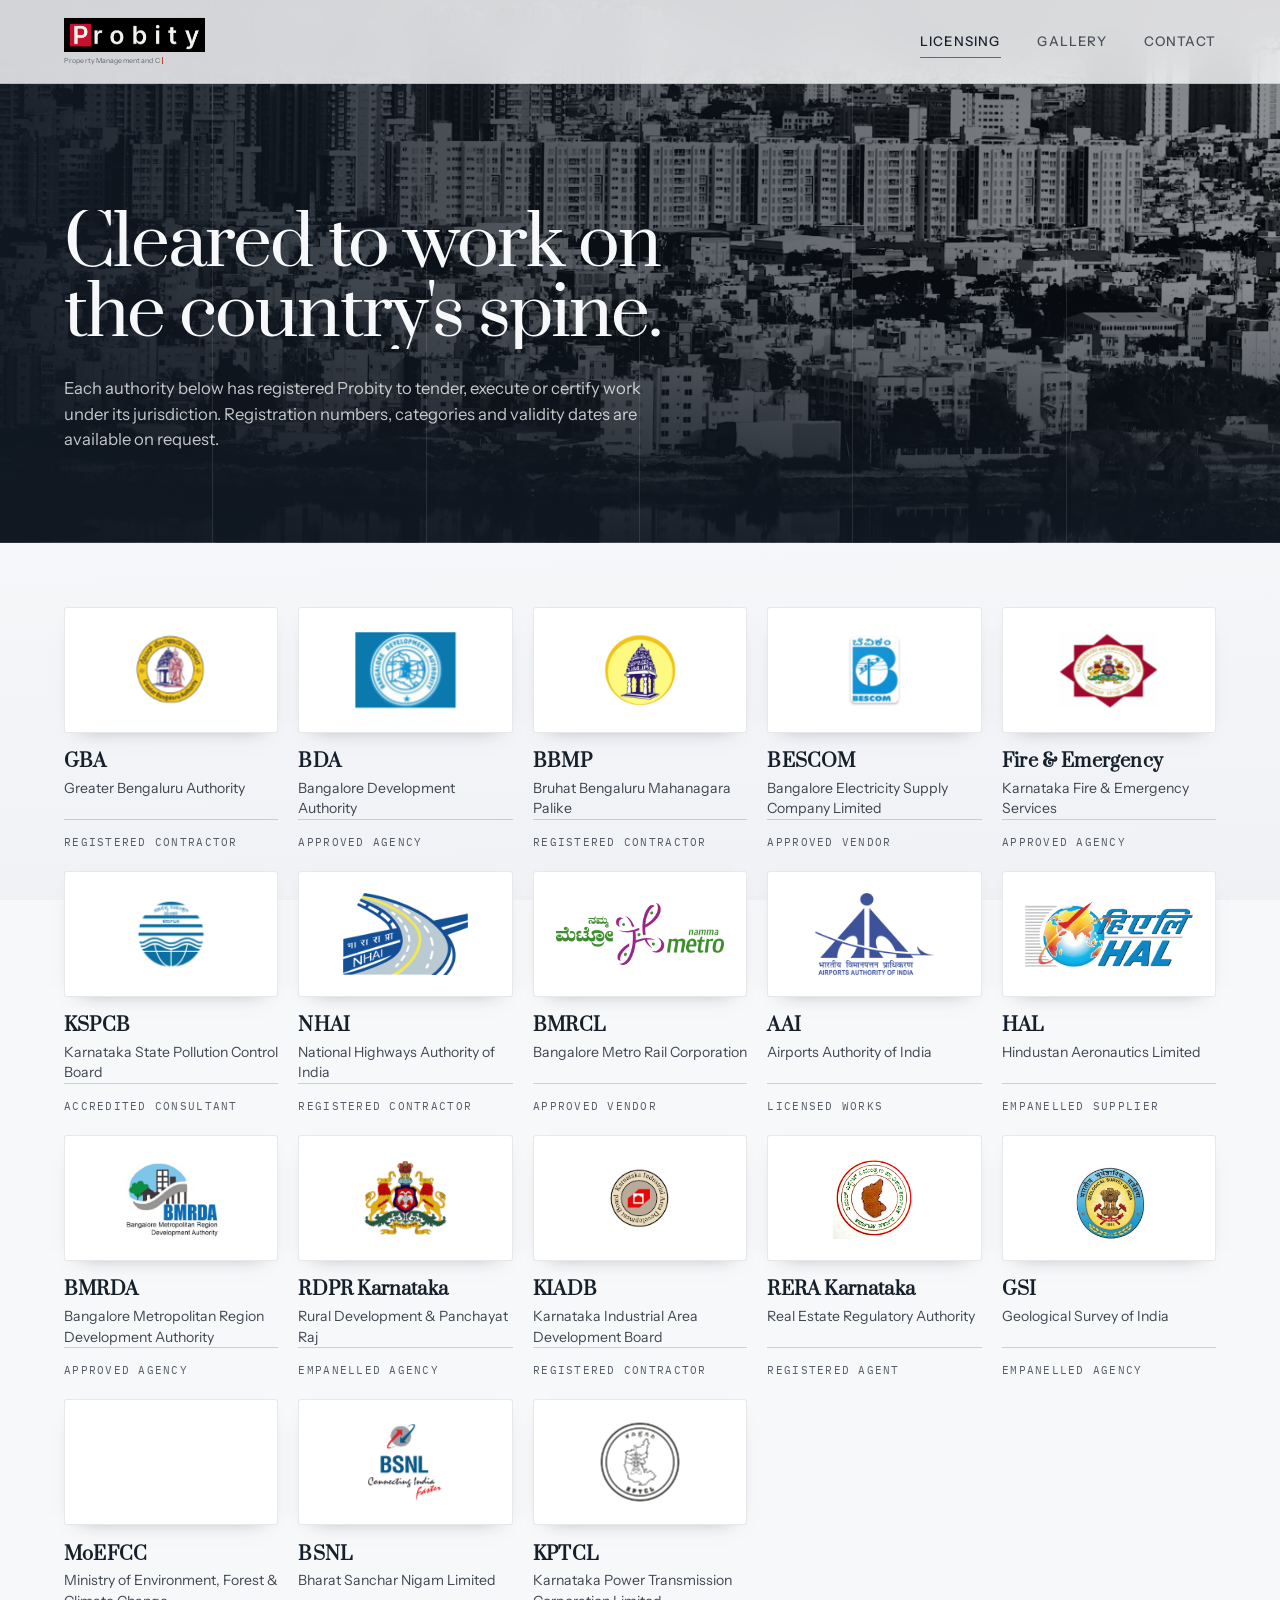
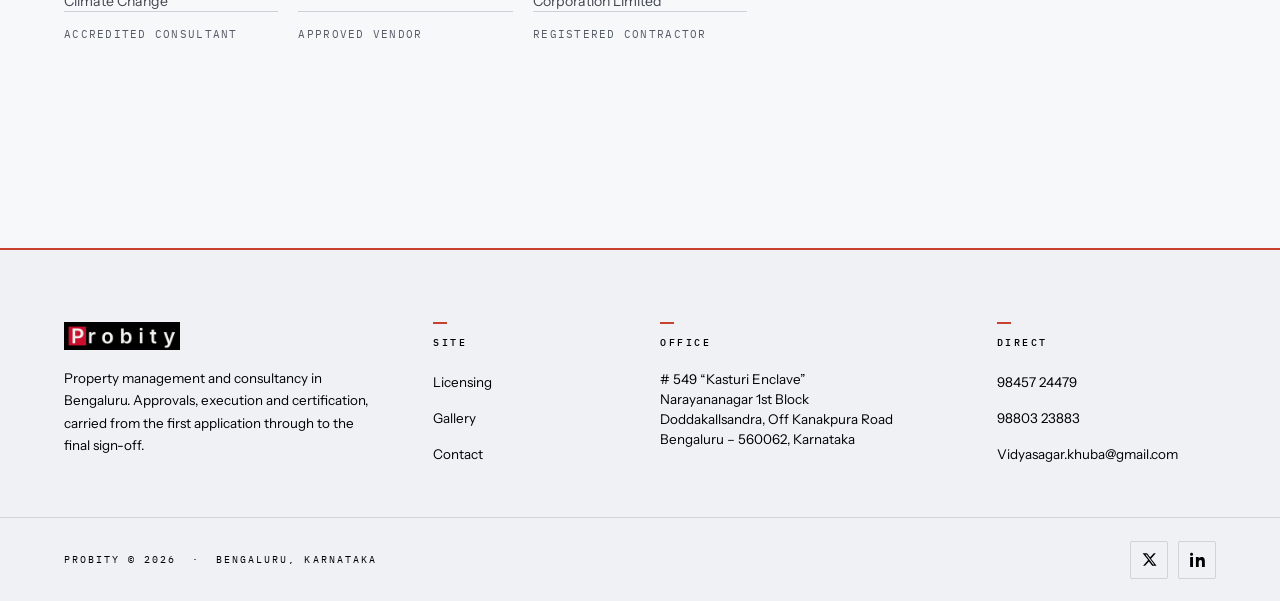
==== commit 2778462f: "Convert imagery to WebP, add gallery lightbox, and clean up footer/contact card - Convert gallery ph" ====
--- a/index.html
+++ b/index.html
@@ -19,9 +19,26 @@
    visitor asked for reduced motion — they get the page directly. */
 (function(){
   try{
-    if (!window.matchMedia('(prefers-reduced-motion: reduce)').matches){
+    if (window.matchMedia('(prefers-reduced-motion: reduce)').matches) return;
+
+    /* The opening film is for arriving at the site: a fresh load or a
+       full page refresh. Returning from another page (e.g. clicking
+       "Licensing" back from the Gallery) should land on the page
+       directly, with no film. */
+    var seen = false;
+    try { seen = sessionStorage.getItem('probity-booted') === '1'; } catch(e){}
+
+    var navType = 'navigate';
+    try {
+      var entry = performance.getEntriesByType('navigation')[0];
+      if (entry && entry.type) navType = entry.type;
+      else if (performance.navigation && performance.navigation.type === 1) navType = 'reload';
+    } catch(e){}
+
+    if (navType === 'reload' || !seen){
       document.documentElement.className += ' is-booting';
     }
+    try { sessionStorage.setItem('probity-booted', '1'); } catch(e){}
   }catch(e){}
 })();
 </script>
@@ -127,11 +144,16 @@
   padding:calc(var(--nav-h) + clamp(3.5rem,8vw,6.5rem)) var(--gut) clamp(3.5rem,7vw,6rem);
   /* a defined rectangle rather than a band whose height is an
      accident of the copy — the photograph gets a proportion to
-     fill and the type is centred inside it                      */
+     fill and the type is centred inside it. The rectangle is the
+     one the band has always had; only its ground has changed.   */
   min-height:clamp(360px,42vw,560px);
   display:flex; flex-direction:column; justify-content:center;
   overflow:hidden;
   isolation:isolate;
+  /* the band now runs dark — the photograph is developed down
+     into a near-black ground rather than bleached up into the
+     page, so the type sits on the picture as reversed-out ink   */
+  background:#101822;
 }
 .head-band > .section-head{ position:relative; z-index:2; width:100%; }
 
@@ -146,12 +168,17 @@
 @keyframes bandOpen{ to{ clip-path:inset(0 0 0 0); } }
 
 .head-bg__img{
+  /* cover on the same inset the band always used, so the picture
+     still fills exactly this rectangle — nothing about the frame
+     grew, only the development                                  */
   position:absolute; inset:-3%;
-  background:url("assets/bangalore.png") center 55% / cover no-repeat;
-  /* the photograph is allowed to be a photograph. Enough of the
-     colour survives to read as a city; the wash below, not the
-     filter, is what buys the copy its contrast.                 */
-  filter:saturate(.78) contrast(1.02) brightness(1.01);
+  background:url("assets/bangalore.png") 50% 64% / cover no-repeat;
+  background-image:image-set(url("assets/bangalore.webp") type("image/webp"),
+                             url("assets/bangalore.png") type("image/png"));
+  /* the photograph is taken all the way to black-and-white and
+     printed down, so the wash has a monochrome ground to sit on
+     and the one court red in the grid is the only colour here    */
+  filter:grayscale(1) contrast(1.18) brightness(.8);
   animation:bandDrift 44s ease-in-out infinite alternate;
   transform-origin:58% 60%;
 }
@@ -167,23 +194,37 @@
 .head-bg__wash{
   position:absolute; inset:0;
   background:
-    linear-gradient(to bottom,
-      rgba(247,248,250,.46) 0%,
-      rgba(247,248,250,.30) 45%,
-      rgba(247,248,250,.42) 82%,
-      rgba(247,248,250,.58) 100%),
-    linear-gradient(to right,
-      rgba(247,248,250,.90) 0%,
-      rgba(247,248,250,.72) 34%,
-      rgba(247,248,250,.30) 66%,
-      rgba(247,248,250,.12) 100%);
-}
+    linear-gradient(to right, rgba(16,24,34,.94) 0%, rgba(16,24,34,.62) 46%, rgba(16,24,34,.34) 100%),
+    linear-gradient(to top, rgba(16,24,34,.88) 0%, rgba(16,24,34,0) 48%);
+}
+
+/* ---------- the column grid ----------
+   Six columns ruled over the picture in one faint light hairline,
+   so the band reads as a drawing sheet rather than as a photograph
+   with type on it. No colour runs here — the red is spent on the
+   headline rule alone. */
+.head-bg__grid{
+  position:absolute; inset:0; z-index:1;
+  display:grid; grid-template-columns:repeat(6,1fr);
+  pointer-events:none;
+}
+.head-bg__grid span{ border-right:1px solid rgba(247,248,250,.10); }
+.head-bg__grid span:last-child{ border-right:none; }
+
+/* ---------- the type, reversed out ----------
+   The shell sets this page's head type in dark ink on paper. The
+   band no longer is paper, so the head type inside it is restated
+   on the light side of the same palette. Scoped to .head-band so
+   every other section head is untouched. */
+.head-band .label span{ color:rgba(247,248,250,.66); }
+.head-band .section-head h1{ color:#F7F8FA; }
+.head-band .lede{ color:rgba(247,248,250,.78); }
 
 /* a hairline where the picture gives out, so the band has a
    defined foot rather than an indefinite smudge */
 .head-bg::after{
   content:""; position:absolute; left:0; right:0; bottom:0;
-  height:1px; background:var(--rule);
+  height:1px; background:rgba(247,248,250,.16);
 }
 /* ============================================================
    THE REGISTER
@@ -225,7 +266,7 @@
    stays flat at rest                                            */
 .plate{
   position:relative;
-  height:118px; border-radius:3px;
+  height:126px; border-radius:3px;
   background:#FFFFFF;
   border:1px solid rgba(24,32,44,.10);
   box-shadow:0 8px 20px -16px rgba(24,32,44,.55);
@@ -246,7 +287,7 @@
   /* an explicit cap, not a percentage — the plate's content area has
      no definite height for a percentage to resolve against, so a
      wide mark would render at its natural size and get cropped     */
-  max-height:76px; max-width:100%;
+  max-height:82px; max-width:100%;
   width:auto; height:auto; object-fit:contain;
   transform:scale(var(--s,1));
   /* multiply drops the opaque white ground the JPEG marks arrive
@@ -263,34 +304,38 @@
      work — it clips the ground white while keeping the seal's ink
      dark, where brightness alone would just wash the whole thing
      out. Only RERA needs it; every other mark is already clean.  */
-  filter:saturate(.72) contrast(var(--crush,1)) brightness(var(--lift,1));
+  filter:saturate(.9) contrast(var(--crush,1)) brightness(var(--lift,1));
   transition:filter .5s var(--ease);
 }
 .logo-cell:hover .plate img{
   filter:contrast(var(--crush,1)) brightness(var(--lift,1));
 }
 
+/* the particulars are the part a visitor actually reads, so they
+   are set to be read: the abbreviation a step larger, the full
+   name near full-strength ink rather than a grey, and the
+   registration line lifted off the .55 it was whispering at. */
 .meta b{
   display:block; font-family:var(--display);
   font-variation-settings:"opsz" 24;
-  font-size:1.06rem; font-weight:600; letter-spacing:.01em;
-  color:var(--paper); line-height:1.2;
+  font-size:1.14rem; font-weight:600; letter-spacing:.01em;
+  color:var(--paper); line-height:1.22;
 }
 .meta i{
   display:block; font-style:normal;
-  font-size:.82rem; color:rgba(24,32,44,.6);
-  margin-top:.2rem; line-height:1.35;
+  font-size:.88rem; color:rgba(24,32,44,.82);
+  margin-top:.28rem; line-height:1.45;
 }
 .meta span{
-  display:block; font-family:var(--mono); font-size:.61rem;
-  letter-spacing:.15em; text-transform:uppercase;
-  color:rgba(24,32,44,.55);
+  display:block; font-family:var(--mono); font-size:.66rem;
+  letter-spacing:.12em; text-transform:uppercase;
+  color:rgba(24,32,44,.72);
   /* auto, not a fixed gap — this is what drops the registration line
      to the foot of the cell so the rules line up across a row even
      when one authority's name runs to two lines. The breathing room
      above the rule comes from the padding instead.                */
   margin-top:auto; padding-top:.9rem;
-  border-top:1px solid rgba(24,32,44,.12);
+  border-top:1px solid rgba(24,32,44,.18);
 }
 
 .note{
@@ -308,20 +353,23 @@
      the wash flattens out and carries the copy on its own */
   .head-bg__wash{
     background:linear-gradient(to bottom,
-      rgba(247,248,250,.72) 0%,
-      rgba(247,248,250,.62) 50%,
-      rgba(247,248,250,.74) 100%);
+      rgba(16,24,34,.58) 0%,
+      rgba(16,24,34,.72) 55%,
+      rgba(16,24,34,.90) 100%);
   }
+  /* six columns are too fine to read in a narrow band */
+  .head-bg__grid{ grid-template-columns:repeat(3,1fr); }
 }
 
 @media (max-width:520px){
   .head-band{ padding-bottom:clamp(2.5rem,6vw,3.5rem); min-height:300px; }
   .logo-grid{ grid-template-columns:repeat(auto-fill,minmax(140px,1fr)); gap:.85rem; }
   .logo-cell{ gap:.85rem; }
-  .plate{ height:88px; padding:.85rem 1rem; }
-  .plate img{ max-height:58px; }
-  .meta b{ font-size:.94rem; }
-  .meta i{ font-size:.76rem; }
+  .plate{ height:96px; padding:.85rem 1rem; }
+  .plate img{ max-height:64px; }
+  .meta b{ font-size:1.02rem; }
+  .meta i{ font-size:.82rem; }
+  .meta span{ font-size:.62rem; }
   /* the type lives on the inner span now, so the override has to
      land there — and the tighten keyframe has to be dropped, or it
      animates straight back over this narrower tracking */
@@ -394,11 +442,12 @@
       <div class="head-bg" aria-hidden="true">
         <div class="head-bg__img"></div>
         <div class="head-bg__wash"></div>
+        <div class="head-bg__grid">
+          <span></span><span></span><span></span><span></span><span></span><span></span>
+        </div>
       </div>
 
     <div class="section-head">
-      <span class="label"><span>Approvals &amp; registrations</span></span>
-
       <h1>
         <span class="reveal"><span style="animation-delay:.66s">Cleared to work on</span></span>
         <span class="reveal"><span style="animation-delay:.76s">the <em>country's spine</em>.</span></span>
@@ -420,7 +469,7 @@
 
         <div class="logo-cell">
           <div class="plate">
-            <img src="assets/logos/GBA.jpeg" alt="Greater Bengaluru Authority" loading="eager" decoding="async" style="--s:.94">
+            <img src="assets/logos/GBA.webp" alt="Greater Bengaluru Authority" loading="eager" decoding="async" style="--s:.94">
           </div>
           <div class="meta">
             <b>GBA</b>
@@ -442,7 +491,7 @@
 
         <div class="logo-cell">
           <div class="plate">
-            <img src="assets/logos/bbmp.png" alt="Bruhat Bengaluru Mahanagara Palike" loading="eager" decoding="async" style="--s:.88">
+            <img src="assets/logos/bbmp.webp" alt="Bruhat Bengaluru Mahanagara Palike" loading="eager" decoding="async" style="--s:.88">
           </div>
           <div class="meta">
             <b>BBMP</b>
@@ -453,7 +502,7 @@
 
         <div class="logo-cell">
           <div class="plate">
-            <img src="assets/logos/bescom-logo.jpg" alt="Bangalore Electricity Supply Company Limited" loading="eager" decoding="async" style="--s:.96">
+            <img src="assets/logos/bescom-logo.webp" alt="Bangalore Electricity Supply Company Limited" loading="eager" decoding="async" style="--s:.96">
           </div>
           <div class="meta">
             <b>BESCOM</b>
@@ -464,7 +513,7 @@
 
         <div class="logo-cell">
           <div class="plate">
-            <img src="assets/logos/fire-emergency.jpg" alt="Karnataka Fire and Emergency Services" loading="eager" decoding="async" style="--s:.92">
+            <img src="assets/logos/fire-emergency.webp" alt="Karnataka Fire and Emergency Services" loading="eager" decoding="async" style="--s:.92">
           </div>
           <div class="meta">
             <b>Fire &amp; Emergency</b>
@@ -475,7 +524,7 @@
 
         <div class="logo-cell">
           <div class="plate">
-            <img src="assets/logos/kspcb.png" alt="Karnataka State Pollution Control Board" loading="eager" decoding="async" style="--s:.88">
+            <img src="assets/logos/kspcb.webp" alt="Karnataka State Pollution Control Board" loading="eager" decoding="async" style="--s:.88">
           </div>
           <div class="meta">
             <b>KSPCB</b>
@@ -486,7 +535,7 @@
 
         <div class="logo-cell">
           <div class="plate">
-            <img src="assets/logos/nhai.png" alt="National Highways Authority of India" loading="lazy" decoding="async">
+            <img src="assets/logos/nhai.webp" alt="National Highways Authority of India" loading="lazy" decoding="async">
           </div>
           <div class="meta">
             <b>NHAI</b>
@@ -497,7 +546,7 @@
 
         <div class="logo-cell">
           <div class="plate">
-            <img src="assets/logos/namma-metro.png" alt="Namma Metro — Bangalore Metro Rail Corporation" loading="lazy" decoding="async">
+            <img src="assets/logos/namma-metro.webp" alt="Namma Metro — Bangalore Metro Rail Corporation" loading="lazy" decoding="async">
           </div>
           <div class="meta">
             <b>BMRCL</b>
@@ -508,7 +557,7 @@
 
         <div class="logo-cell">
           <div class="plate">
-            <img src="assets/logos/aai.png" alt="Airports Authority of India" loading="lazy" decoding="async">
+            <img src="assets/logos/aai.webp" alt="Airports Authority of India" loading="lazy" decoding="async">
           </div>
           <div class="meta">
             <b>AAI</b>
@@ -519,7 +568,7 @@
 
         <div class="logo-cell">
           <div class="plate">
-            <img src="assets/logos/hal.png" alt="Hindustan Aeronautics Limited" loading="lazy" decoding="async">
+            <img src="assets/logos/hal.webp" alt="Hindustan Aeronautics Limited" loading="lazy" decoding="async">
           </div>
           <div class="meta">
             <b>HAL</b>
@@ -541,7 +590,7 @@
 
         <div class="logo-cell">
           <div class="plate">
-            <img src="assets/logos/rdpr.png" alt="Rural Development &amp; Panchayat Raj Department, Government of Karnataka" loading="lazy" decoding="async" style="--s:.92">
+            <img src="assets/logos/rdpr.webp" alt="Rural Development &amp; Panchayat Raj Department, Government of Karnataka" loading="lazy" decoding="async" style="--s:.92">
           </div>
           <div class="meta">
             <b>RDPR Karnataka</b>
@@ -552,7 +601,7 @@
 
         <div class="logo-cell">
           <div class="plate">
-            <img src="assets/logos/kiadb.jpeg" alt="Karnataka Industrial Area Development Board" loading="lazy" decoding="async">
+            <img src="assets/logos/kiadb.webp" alt="Karnataka Industrial Area Development Board" loading="lazy" decoding="async">
           </div>
           <div class="meta">
             <b>KIADB</b>
@@ -563,7 +612,7 @@
 
         <div class="logo-cell">
           <div class="plate">
-            <img src="assets/logos/rera.jpeg" alt="Karnataka Real Estate Regulatory Authority" loading="lazy" decoding="async" style="--s:1;--crush:1.5;--lift:1.12">
+            <img src="assets/logos/rera.webp" alt="Karnataka Real Estate Regulatory Authority" loading="lazy" decoding="async" style="--s:1;--crush:1.5;--lift:1.12">
           </div>
           <div class="meta">
             <b>RERA Karnataka</b>
@@ -574,7 +623,7 @@
 
         <div class="logo-cell">
           <div class="plate">
-            <img src="assets/logos/geological_survey_of_india.jpeg" alt="Geological Survey of India" loading="lazy" decoding="async">
+            <img src="assets/logos/geological_survey_of_india.webp" alt="Geological Survey of India" loading="lazy" decoding="async">
           </div>
           <div class="meta">
             <b>GSI</b>
@@ -585,7 +634,7 @@
 
         <div class="logo-cell">
           <div class="plate">
-            <img src="assets/logos/MoEFCC.jpg" alt="Ministry of Environment, Forest and Climate Change" loading="lazy" decoding="async">
+            <img src="assets/logos/MoEFCC.webp" alt="Ministry of Environment, Forest and Climate Change" loading="lazy" decoding="async">
           </div>
           <div class="meta">
             <b>MoEFCC</b>
@@ -609,7 +658,7 @@
           <div class="plate">
             <!-- a thin-line seal, unlike a solid one, needs every pixel
                  of the plate — the linework disappears if it is trimmed -->
-            <img src="assets/logos/kptcl.png" alt="Karnataka Power Transmission Corporation Limited" loading="lazy" decoding="async" style="--s:1.06">
+            <img src="assets/logos/kptcl.webp" alt="Karnataka Power Transmission Corporation Limited" loading="lazy" decoding="async" style="--s:1.06">
           </div>
           <div class="meta">
             <b>KPTCL</b>
@@ -631,7 +680,6 @@
       </div>
     </div>
 
-    <p class="note">Marks shown are the property of their respective authorities.</p>
   </section>
 
 </main>
@@ -684,8 +732,8 @@
       <small>Probity &copy; 2026<span class="foot-place"> &nbsp;&middot;&nbsp; Bengaluru, Karnataka</span></small>
       <!-- TODO: swap in the real profile URLs -->
       <div class="foot-social">
-        <a href="https://x.com/" target="_blank" rel="noopener noreferrer" aria-label="Probity on X"><svg viewBox="0 0 24 24" aria-hidden="true"><path d="M18.9 2H22l-7.6 8.7L23.3 22h-6.9l-5.4-7-6.2 7H1.7l8.1-9.3L1 2h7.1l4.9 6.4L18.9 2Zm-1.2 18h1.9L7.4 3.9H5.4L17.7 20Z"/></svg></a>
-        <a href="https://www.linkedin.com/" target="_blank" rel="noopener noreferrer" aria-label="Probity on LinkedIn"><svg viewBox="0 0 24 24" aria-hidden="true"><path d="M4.98 3.5C4.98 4.88 3.87 6 2.5 6S0 4.88 0 3.5 1.12 1 2.5 1s2.48 1.12 2.48 2.5zM.22 8.02h4.56V24H.22V8.02zM9.5 8.02h4.37v2.18h.06c.61-1.15 2.1-2.37 4.32-2.37 4.62 0 5.47 3.04 5.47 6.99V24h-4.56v-7.29c0-1.74-.03-3.98-2.43-3.98-2.43 0-2.8 1.9-2.8 3.85V24H9.5V8.02z"/></svg></a>
+        <a href="https://x.com/VidyasagarKhuba" target="_blank" rel="noopener noreferrer" aria-label="Vidyasagar Khuba on X"><svg viewBox="0 0 24 24" aria-hidden="true"><path d="M18.9 2H22l-7.6 8.7L23.3 22h-6.9l-5.4-7-6.2 7H1.7l8.1-9.3L1 2h7.1l4.9 6.4L18.9 2Zm-1.2 18h1.9L7.4 3.9H5.4L17.7 20Z"/></svg></a>
+        <a href="https://in.linkedin.com/in/vidyasagar-khuba-74192965" target="_blank" rel="noopener noreferrer" aria-label="Vidyasagar Khuba on LinkedIn"><svg viewBox="0 0 24 24" aria-hidden="true"><path d="M4.98 3.5C4.98 4.88 3.87 6 2.5 6S0 4.88 0 3.5 1.12 1 2.5 1s2.48 1.12 2.48 2.5zM.22 8.02h4.56V24H.22V8.02zM9.5 8.02h4.37v2.18h.06c.61-1.15 2.1-2.37 4.32-2.37 4.62 0 5.47 3.04 5.47 6.99V24h-4.56v-7.29c0-1.74-.03-3.98-2.43-3.98-2.43 0-2.8 1.9-2.8 3.85V24H9.5V8.02z"/></svg></a>
       </div>
     </div>
   </div>
--- a/assets/contact-card.css
+++ b/assets/contact-card.css
@@ -22,9 +22,9 @@
      white card, ink type — so turning it over does not turn the
      lights out                                                    */
   --pcx-plate:      #FFFFFF;
-  --pcx-plate-ink:  #16202B;
-  --pcx-plate-mute: rgba(24,32,44,.60);
-  --pcx-plate-soft: rgba(24,32,44,.42);
+  --pcx-plate-ink:  #000000;
+  --pcx-plate-mute: #000000;
+  --pcx-plate-soft: #000000;
   --pcx-plate-rule: rgba(24,32,44,.20);
   --pcx-ease:   cubic-bezier(.22,.61,.36,1);
 
@@ -180,9 +180,9 @@
 .pcx-field{ position:relative; display:flex; flex-direction:column; }
 .pcx-field label{
   font-family:"IBM Plex Mono", ui-monospace, monospace;
-  font-size:.56rem; letter-spacing:.24em; text-transform:uppercase;
+  font-size:.72rem; letter-spacing:.2em; text-transform:uppercase;
   color:var(--pcx-plate-soft);
-  margin-bottom:.36rem;
+  margin-bottom:.4rem;
   transition:color .3s;
 }
 .pcx-field input,
@@ -193,7 +193,7 @@
   border:0; border-bottom:1px solid var(--pcx-plate-rule);
   border-radius:0;
   padding:.34rem 0 .46rem;
-  font:inherit; font-size:.86rem; line-height:1.45;
+  font:inherit; font-size:1rem; line-height:1.45;
   transition:border-color .35s var(--pcx-ease);
 }
 .pcx-field textarea{ resize:none; }
@@ -223,14 +223,14 @@
 .pcx-direct a{
   display:inline-flex; align-items:center; gap:.5rem;
   font-family:"IBM Plex Mono", ui-monospace, monospace;
-  font-size:.62rem; letter-spacing:.1em;
+  font-size:.78rem; letter-spacing:.06em;
   color:var(--pcx-plate-mute);
   text-decoration:none;
   transition:color .3s;
   white-space:nowrap; overflow:hidden; text-overflow:ellipsis;
 }
 .pcx-direct a:hover{ color:var(--pcx-red); }
-.pcx-direct svg{ width:11px; height:11px; flex:none; opacity:.7; }
+.pcx-direct svg{ width:13px; height:13px; flex:none; opacity:.7; }
 
 .pcx-send{
   appearance:none; -webkit-appearance:none;
--- a/assets/site.css
+++ b/assets/site.css
@@ -346,6 +346,14 @@
 }
 .foot-social svg{ width:15px; height:15px; fill:currentColor; }
 
+/* the foot reads in solid black rather than a scale of greys */
+.foot-brand p,
+.foot-col h3,
+.foot-col a,
+.foot-col span,
+.foot-bar small,
+.foot-social a{ color:#000; }
+
 /* ---------- narrow ----------
    The mark takes the full width and the three columns stay side by
    side beneath it, rather than stacking into one very long leg.
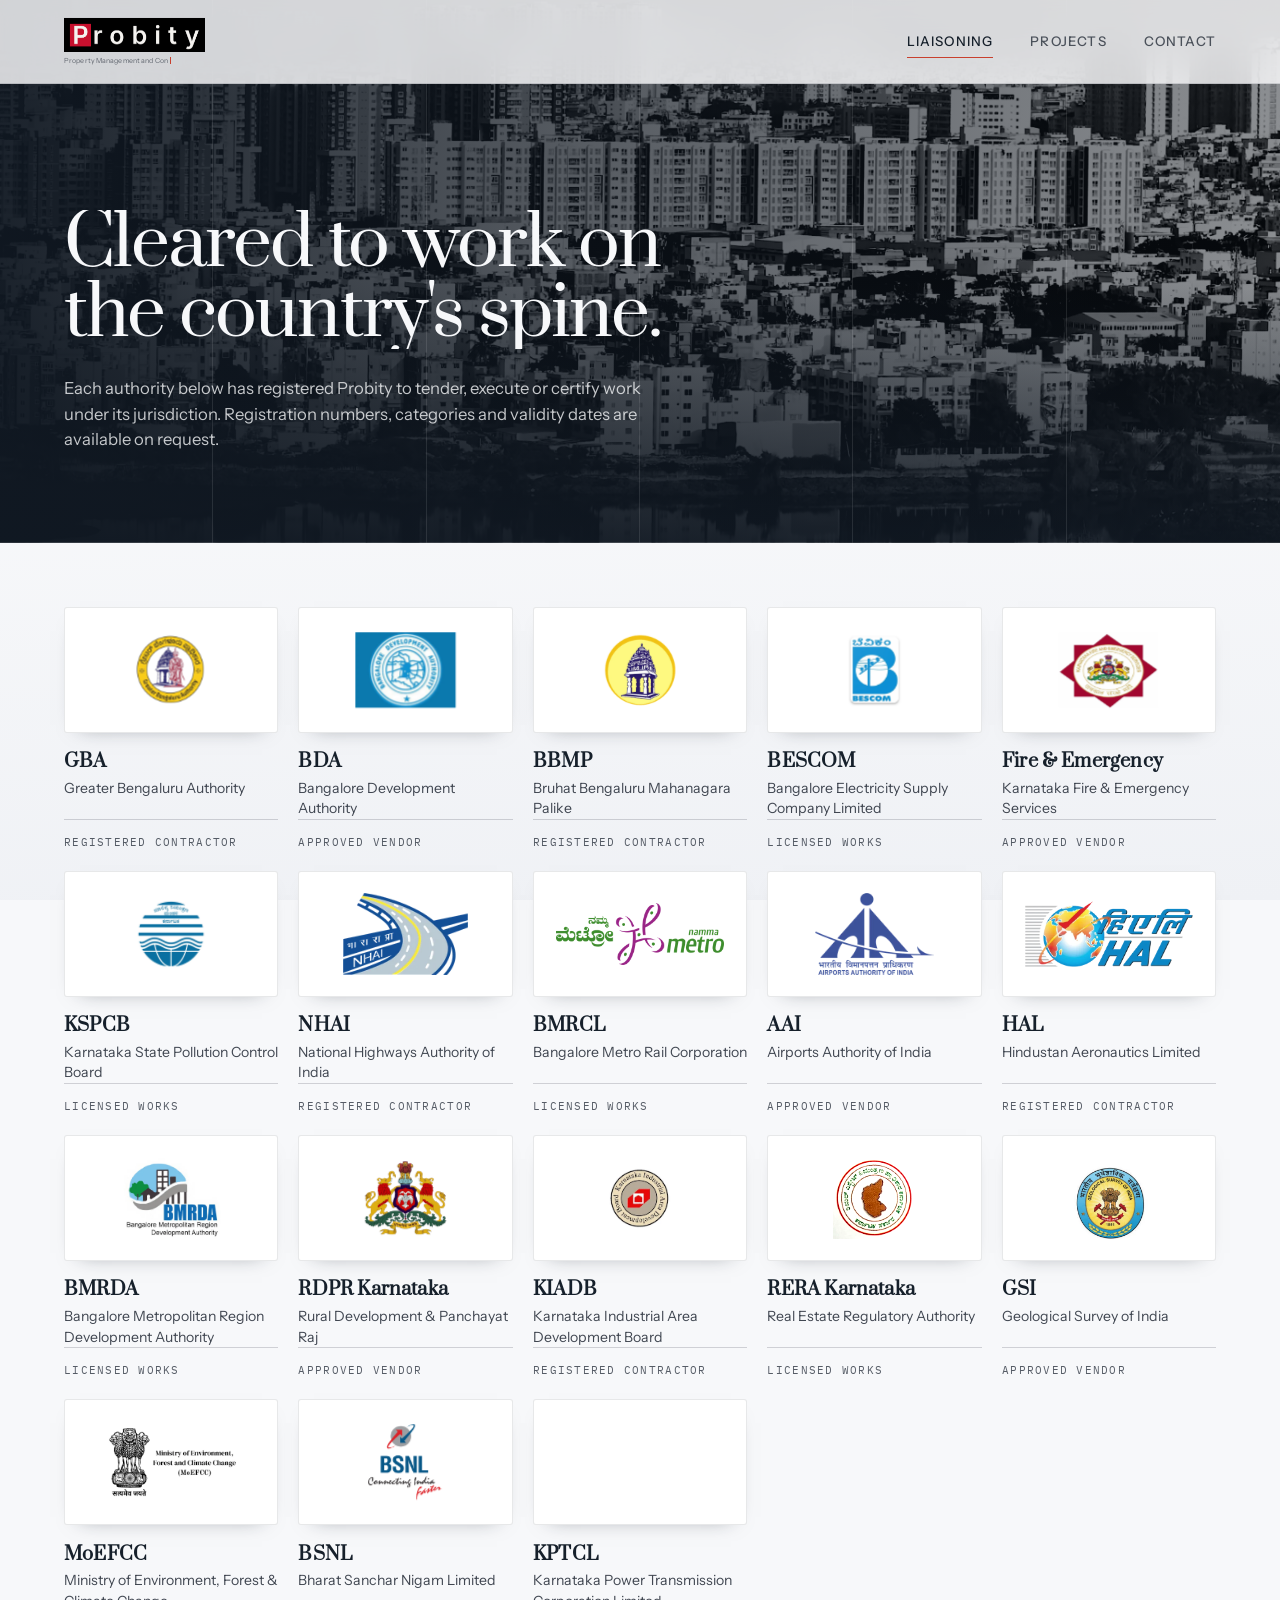
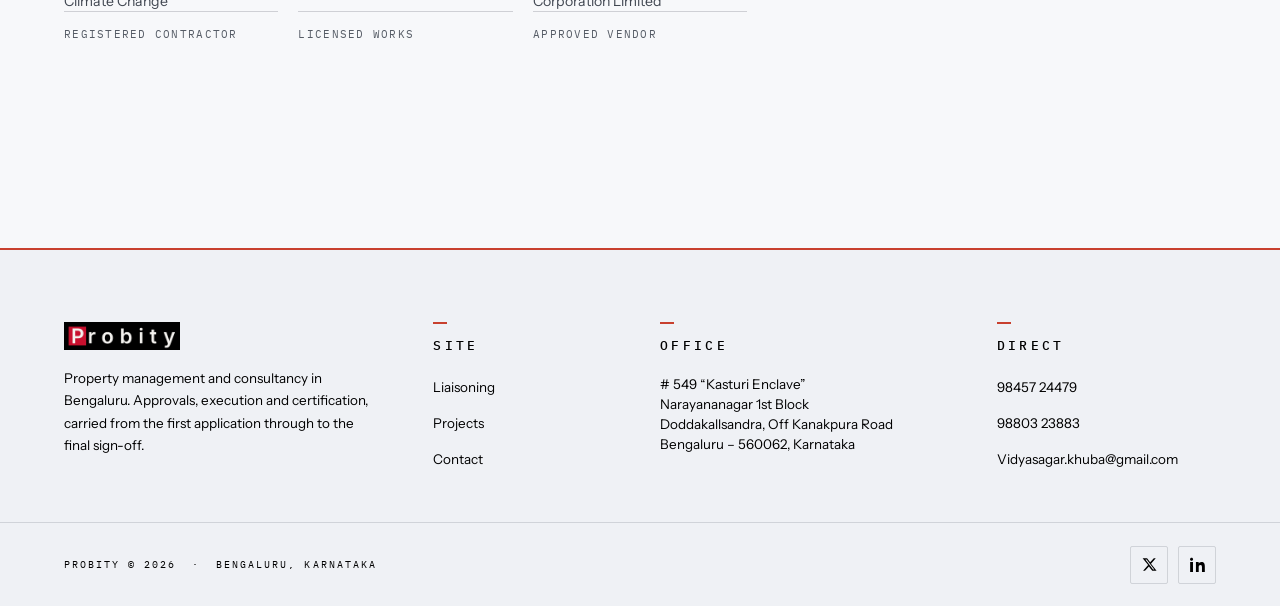
==== commit 55de568c: "Add SEO metadata, structured data, and nav/copy refinements - Unique per-page titles, canonical, Ope" ====
--- a/index.html
+++ b/index.html
@@ -3,10 +3,50 @@
 <head>
 <meta charset="UTF-8" />
 <meta name="viewport" content="width=device-width, initial-scale=1" />
-<title>Probity</title>
+<title>Probity — Property Management &amp; Liaisoning Consultancy, Bengaluru</title>
 <link rel="icon" type="image/png" sizes="512x512" href="assets/favicon-512.png">
 <link rel="apple-touch-icon" href="assets/favicon-512.png">
 <meta name="description" content="Probity — property management and consultancy, Bengaluru. Registered with the authorities that govern tendering, execution and certification." />
+
+<link rel="canonical" href="https://YOUR-DOMAIN/" />
+<meta property="og:type" content="website" />
+<meta property="og:site_name" content="Probity" />
+<meta property="og:title" content="Probity — Property Management & Liaisoning Consultancy, Bengaluru" />
+<meta property="og:description" content="Property liaisoning, licensing and certification consultancy in Bengaluru. Registered with GBA, BDA, BBMP, BESCOM and BMRDA." />
+<meta property="og:url" content="https://YOUR-DOMAIN/" />
+<meta property="og:image" content="https://YOUR-DOMAIN/assets/probity-card.png" />
+<meta name="twitter:card" content="summary_large_image" />
+<meta name="twitter:title" content="Probity — Property Management & Liaisoning Consultancy, Bengaluru" />
+<meta name="twitter:description" content="Property liaisoning, licensing and certification consultancy in Bengaluru. Registered with GBA, BDA, BBMP, BESCOM and BMRDA." />
+<meta name="twitter:image" content="https://YOUR-DOMAIN/assets/probity-card.png" />
+
+<script type="application/ld+json">
+{
+  "@context": "https://schema.org",
+  "@type": "LocalBusiness",
+  "@id": "https://YOUR-DOMAIN/#business",
+  "name": "Probity",
+  "description": "Property management, liaisoning and licensing consultancy in Bengaluru. Approvals, execution and certification.",
+  "url": "https://YOUR-DOMAIN/",
+  "logo": "https://YOUR-DOMAIN/assets/probity-logo.png",
+  "image": "https://YOUR-DOMAIN/assets/probity-card.png",
+  "telephone": ["+919845724479", "+919880323883"],
+  "email": "Vidyasagar.khuba@gmail.com",
+  "address": {
+    "@type": "PostalAddress",
+    "streetAddress": "Doddakallsandra, Off Kanakpura Road",
+    "addressLocality": "Bengaluru",
+    "addressRegion": "Karnataka",
+    "postalCode": "560062",
+    "addressCountry": "IN"
+  },
+  "areaServed": {
+    "@type": "City",
+    "name": "Bengaluru"
+  },
+  "foundingDate": "2015"
+}
+</script>
 
 <link rel="preconnect" href="https://fonts.googleapis.com">
 <link rel="preconnect" href="https://fonts.gstatic.com" crossorigin>
@@ -419,8 +459,8 @@
   </a>
 
   <nav class="links" aria-label="Primary">
-    <a href="#licensing" aria-current="page">Licensing</a>
-    <a href="gallery.html">Gallery</a>
+    <a href="#licensing" aria-current="page">Liaisoning</a>
+    <a href="gallery.html">Projects</a>
     <a href="#contact">Contact</a>
   </nav>
 
@@ -430,8 +470,8 @@
 </header>
 
 <div class="sheet" id="sheet">
-  <a href="#licensing">Licensing</a>
-  <a href="gallery.html">Gallery</a>
+  <a href="#licensing">Liaisoning</a>
+  <a href="gallery.html">Projects</a>
   <a href="#contact">Contact</a>
 </div>
 
@@ -485,7 +525,7 @@
           <div class="meta">
             <b>BDA</b>
             <i>Bangalore Development Authority</i>
-            <span>Approved agency</span>
+            <span>Approved vendor</span>
           </div>
         </div>
 
@@ -507,7 +547,7 @@
           <div class="meta">
             <b>BESCOM</b>
             <i>Bangalore Electricity Supply Company Limited</i>
-            <span>Approved vendor</span>
+            <span>Licensed works</span>
           </div>
         </div>
 
@@ -518,7 +558,7 @@
           <div class="meta">
             <b>Fire &amp; Emergency</b>
             <i>Karnataka Fire &amp; Emergency Services</i>
-            <span>Approved agency</span>
+            <span>Approved vendor</span>
           </div>
         </div>
 
@@ -529,7 +569,7 @@
           <div class="meta">
             <b>KSPCB</b>
             <i>Karnataka State Pollution Control Board</i>
-            <span>Accredited consultant</span>
+            <span>Licensed works</span>
           </div>
         </div>
 
@@ -551,7 +591,7 @@
           <div class="meta">
             <b>BMRCL</b>
             <i>Bangalore Metro Rail Corporation</i>
-            <span>Approved vendor</span>
+            <span>Licensed works</span>
           </div>
         </div>
 
@@ -562,7 +602,7 @@
           <div class="meta">
             <b>AAI</b>
             <i>Airports Authority of India</i>
-            <span>Licensed works</span>
+            <span>Approved vendor</span>
           </div>
         </div>
 
@@ -573,7 +613,7 @@
           <div class="meta">
             <b>HAL</b>
             <i>Hindustan Aeronautics Limited</i>
-            <span>Empanelled supplier</span>
+            <span>Registered contractor</span>
           </div>
         </div>
 
@@ -584,7 +624,7 @@
           <div class="meta">
             <b>BMRDA</b>
             <i>Bangalore Metropolitan Region Development Authority</i>
-            <span>Approved agency</span>
+            <span>Licensed works</span>
           </div>
         </div>
 
@@ -595,7 +635,7 @@
           <div class="meta">
             <b>RDPR Karnataka</b>
             <i>Rural Development &amp; Panchayat Raj</i>
-            <span>Empanelled agency</span>
+            <span>Approved vendor</span>
           </div>
         </div>
 
@@ -617,7 +657,7 @@
           <div class="meta">
             <b>RERA Karnataka</b>
             <i>Real Estate Regulatory Authority</i>
-            <span>Registered agent</span>
+            <span>Licensed works</span>
           </div>
         </div>
 
@@ -628,7 +668,7 @@
           <div class="meta">
             <b>GSI</b>
             <i>Geological Survey of India</i>
-            <span>Empanelled agency</span>
+            <span>Approved vendor</span>
           </div>
         </div>
 
@@ -639,7 +679,7 @@
           <div class="meta">
             <b>MoEFCC</b>
             <i>Ministry of Environment, Forest &amp; Climate Change</i>
-            <span>Accredited consultant</span>
+            <span>Registered contractor</span>
           </div>
         </div>
 
@@ -650,7 +690,7 @@
           <div class="meta">
             <b>BSNL</b>
             <i>Bharat Sanchar Nigam Limited</i>
-            <span>Approved vendor</span>
+            <span>Licensed works</span>
           </div>
         </div>
 
@@ -663,7 +703,7 @@
           <div class="meta">
             <b>KPTCL</b>
             <i>Karnataka Power Transmission Corporation Limited</i>
-            <span>Registered contractor</span>
+            <span>Approved vendor</span>
           </div>
         </div>
 
@@ -700,8 +740,8 @@
     <div class="foot-col">
       <h3>Site</h3>
       <ul>
-        <li><a href="#licensing">Licensing</a></li>
-        <li><a href="gallery.html">Gallery</a></li>
+        <li><a href="#licensing">Liaisoning</a></li>
+        <li><a href="gallery.html">Projects</a></li>
         <li><a href="#contact">Contact</a></li>
       </ul>
     </div>
--- a/assets/site.css
+++ b/assets/site.css
@@ -279,7 +279,7 @@
 .foot-col h3{
   margin:0 0 1.15rem;
   font-family:var(--mono);
-  font-size:.6rem; letter-spacing:.26em; text-transform:uppercase;
+  font-size:.8rem; letter-spacing:.26em; text-transform:uppercase;
   color:var(--paper); font-weight:500;
 }
 /* a short red stroke above each heading, echoing the rule at the top */
@@ -366,7 +366,7 @@
 }
 @media (max-width:560px){
   .foot-main{ gap:1.9rem 1.25rem; }
-  .foot-col h3{ font-size:.54rem; letter-spacing:.18em; margin-bottom:.9rem; }
+  .foot-col h3{ font-size:.72rem; letter-spacing:.18em; margin-bottom:.9rem; }
   .foot-col a,
   .foot-col span{ font-size:.74rem; }
   .foot-col li + li{ margin-top:.6rem; }
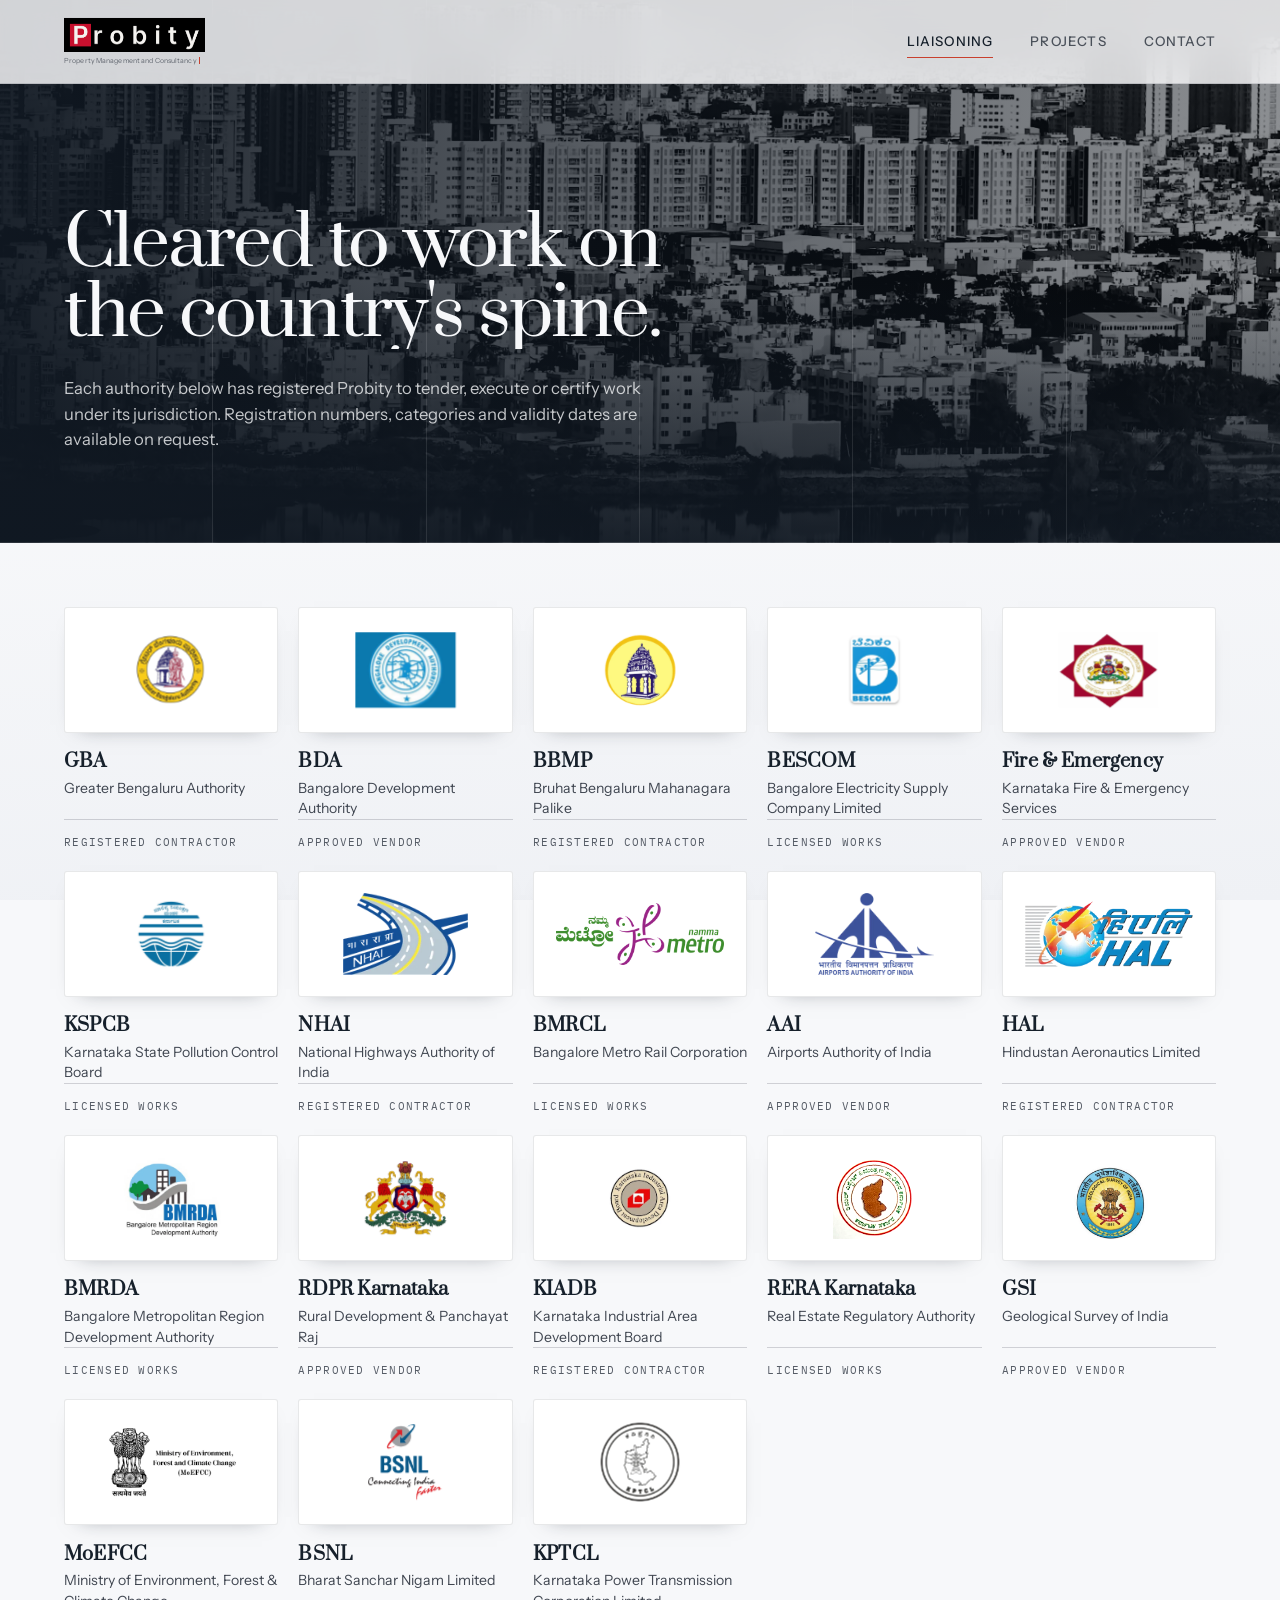
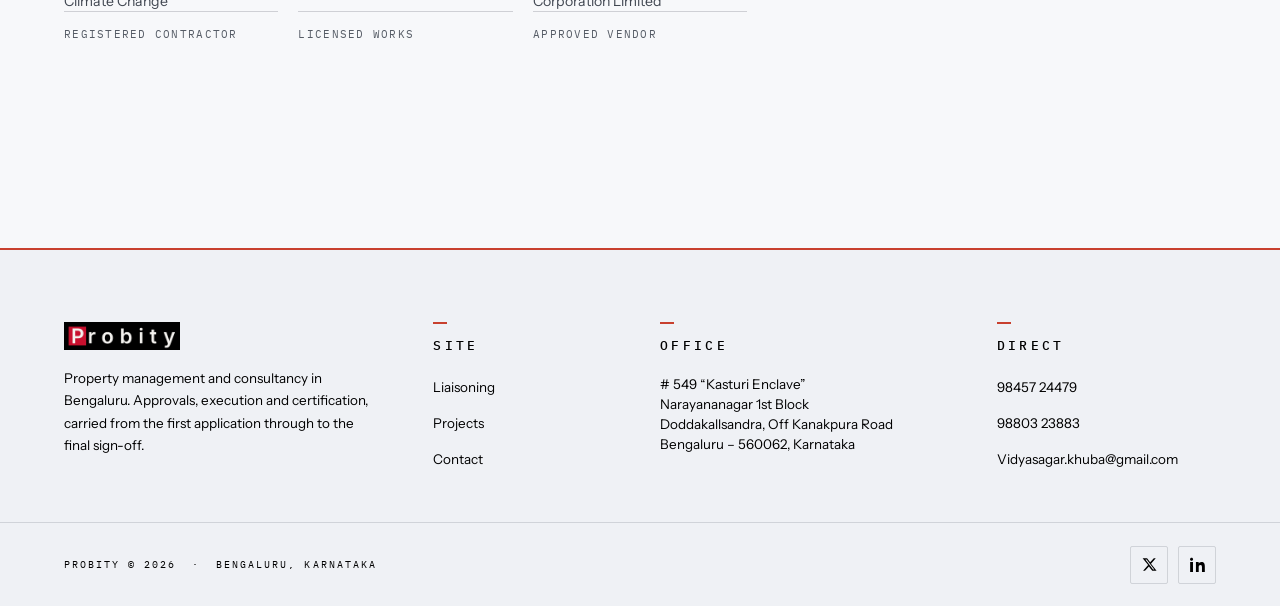
==== commit 57bc99d4: "Add geo language tag and richer local business schema for SEO Co-Authored-By: Claude Sonnet 5 <norep" ====
--- a/index.html
+++ b/index.html
@@ -1,5 +1,5 @@
 <!DOCTYPE html>
-<html lang="en">
+<html lang="en-IN">
 <head>
 <meta charset="UTF-8" />
 <meta name="viewport" content="width=device-width, initial-scale=1" />
@@ -44,7 +44,17 @@
     "@type": "City",
     "name": "Bengaluru"
   },
-  "foundingDate": "2015"
+  "foundingDate": "2015",
+  "knowsAbout": [
+    "GBA approvals", "BDA approvals", "BBMP licensing", "BESCOM sanction",
+    "BMRDA liaisoning", "khata transfer", "property liaisoning",
+    "building plan approval", "occupancy certificate", "fire NOC"
+  ],
+  "makesOffer": [
+    { "@type": "Offer", "itemOffered": { "@type": "Service", "name": "Property liaisoning with civic authorities" } },
+    { "@type": "Offer", "itemOffered": { "@type": "Service", "name": "Licensing and approval consultancy" } },
+    { "@type": "Offer", "itemOffered": { "@type": "Service", "name": "Certification and compliance execution" } }
+  ]
 }
 </script>
 
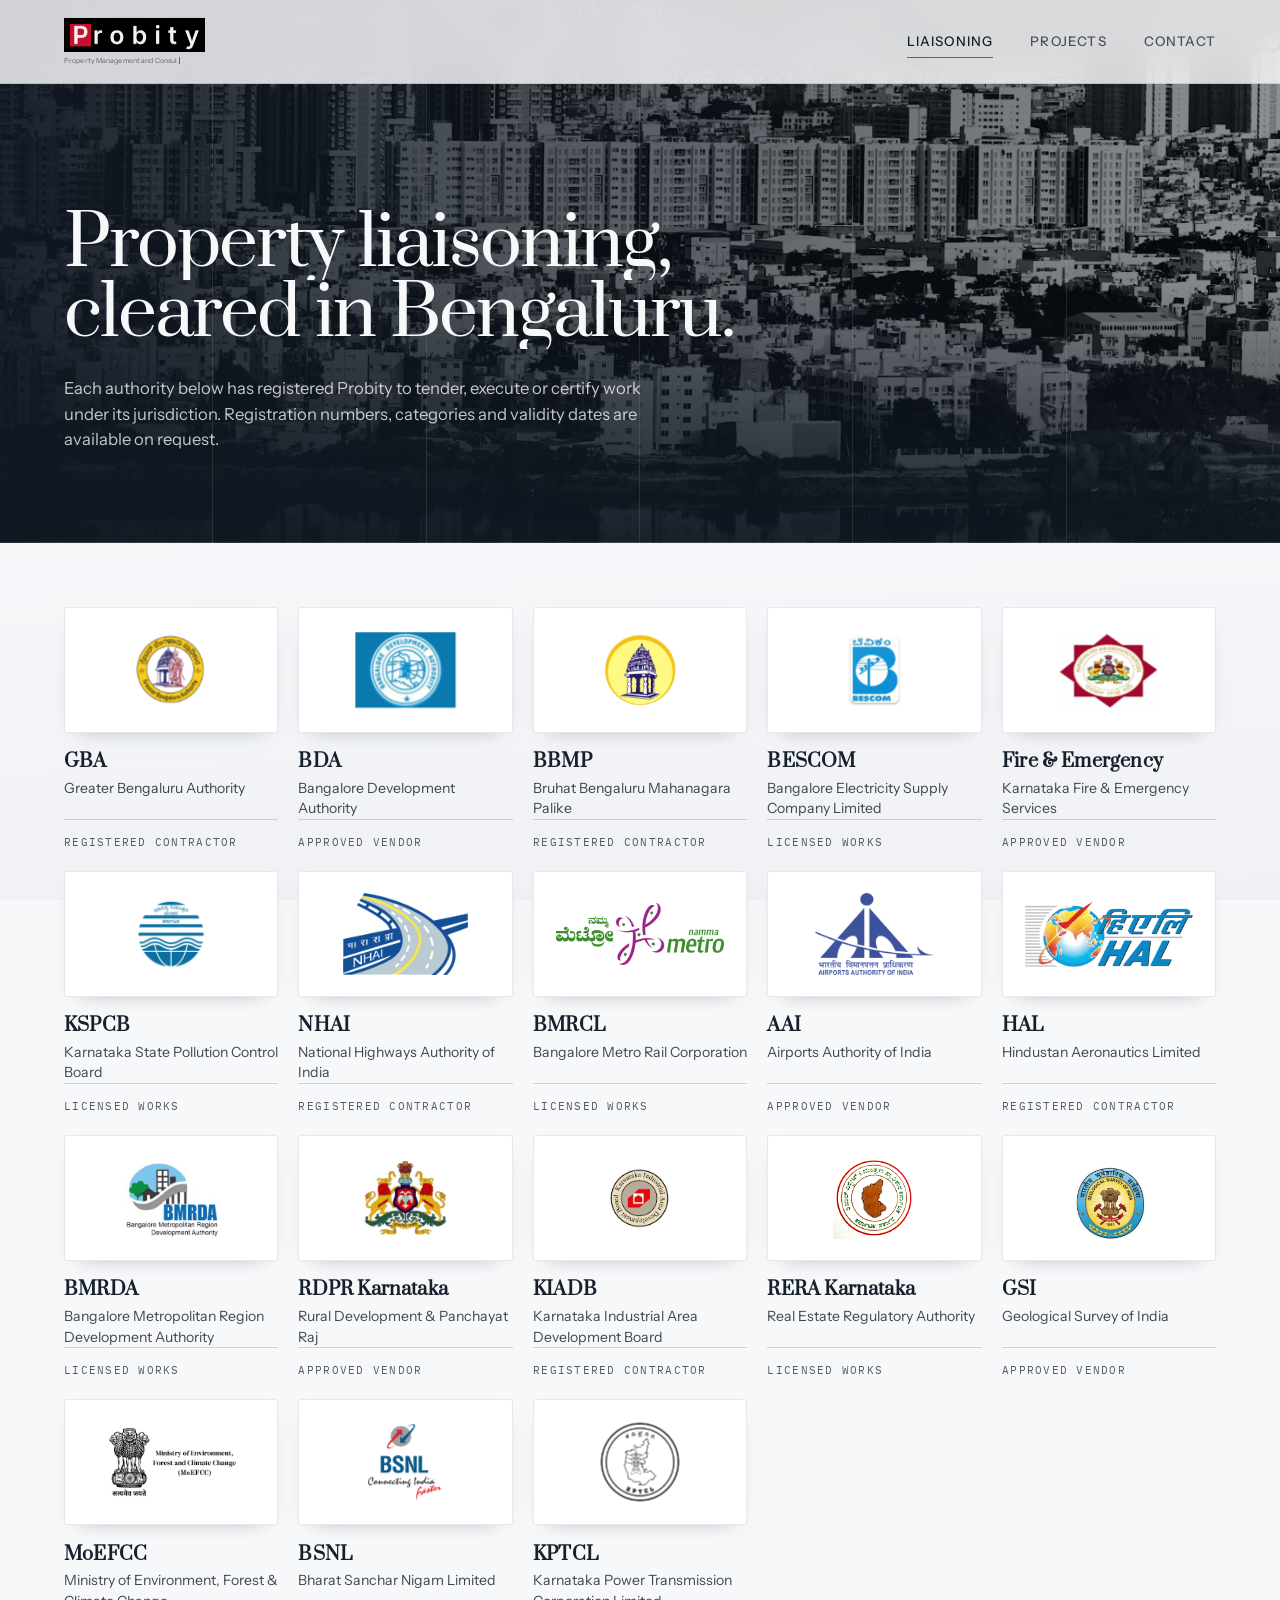
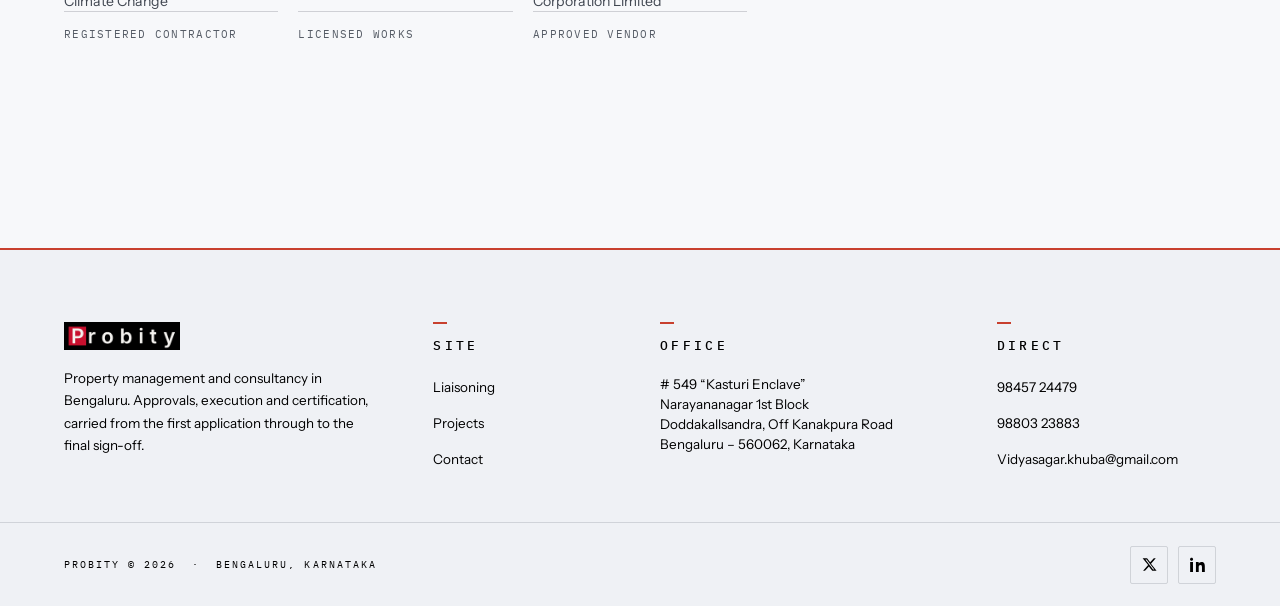
==== commit 21219a03: "Rewrite homepage H1 around primary search terms The previous heading carried no keywords, spending t" ====
--- a/index.html
+++ b/index.html
@@ -499,8 +499,8 @@
 
     <div class="section-head">
       <h1>
-        <span class="reveal"><span style="animation-delay:.66s">Cleared to work on</span></span>
-        <span class="reveal"><span style="animation-delay:.76s">the <em>country's spine</em>.</span></span>
+        <span class="reveal"><span style="animation-delay:.66s">Property liaisoning,</span></span>
+        <span class="reveal"><span style="animation-delay:.76s">cleared in <em>Bengaluru</em>.</span></span>
       </h1>
 
       <span class="reveal">
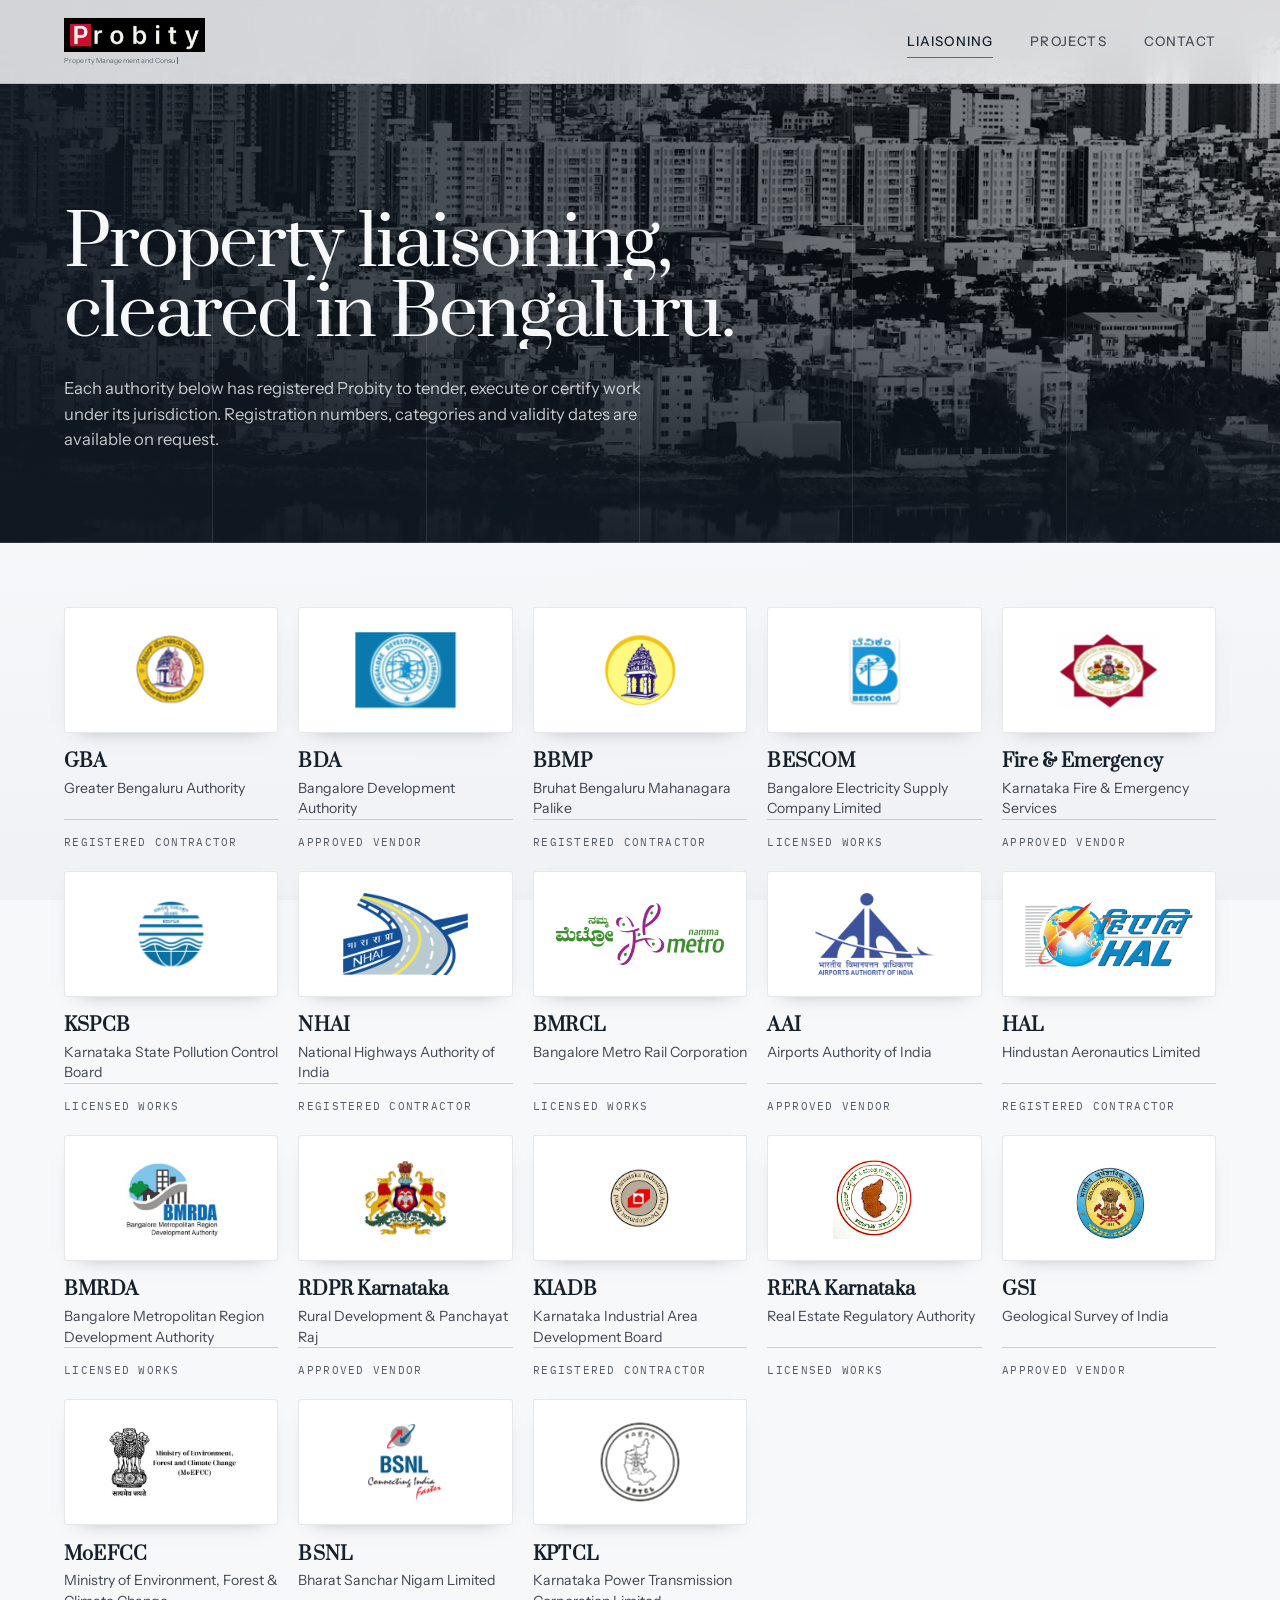
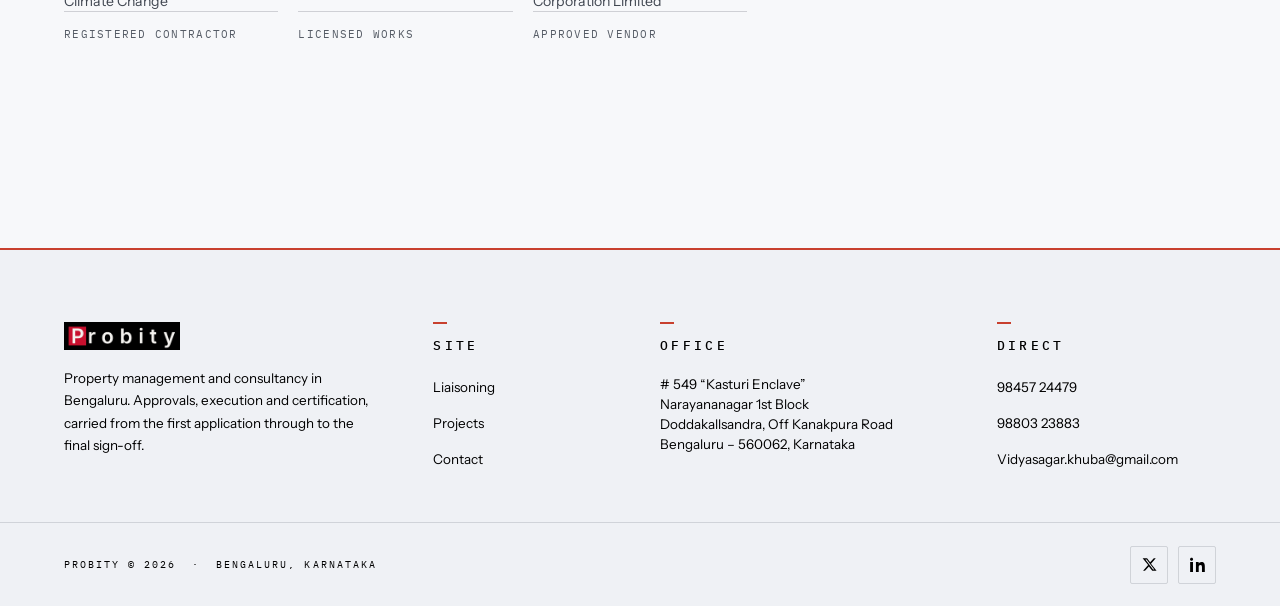
==== commit 5ca35e0c: "Point canonical URLs and sitemap at the live domain The site had shipped with YOUR-DOMAIN placeholde" ====
--- a/index.html
+++ b/index.html
@@ -8,28 +8,28 @@
 <link rel="apple-touch-icon" href="assets/favicon-512.png">
 <meta name="description" content="Probity — property management and consultancy, Bengaluru. Registered with the authorities that govern tendering, execution and certification." />
 
-<link rel="canonical" href="https://YOUR-DOMAIN/" />
+<link rel="canonical" href="https://probitybengaluru.in/" />
 <meta property="og:type" content="website" />
 <meta property="og:site_name" content="Probity" />
 <meta property="og:title" content="Probity — Property Management & Liaisoning Consultancy, Bengaluru" />
 <meta property="og:description" content="Property liaisoning, licensing and certification consultancy in Bengaluru. Registered with GBA, BDA, BBMP, BESCOM and BMRDA." />
-<meta property="og:url" content="https://YOUR-DOMAIN/" />
-<meta property="og:image" content="https://YOUR-DOMAIN/assets/probity-card.png" />
+<meta property="og:url" content="https://probitybengaluru.in/" />
+<meta property="og:image" content="https://probitybengaluru.in/assets/probity-card.png" />
 <meta name="twitter:card" content="summary_large_image" />
 <meta name="twitter:title" content="Probity — Property Management & Liaisoning Consultancy, Bengaluru" />
 <meta name="twitter:description" content="Property liaisoning, licensing and certification consultancy in Bengaluru. Registered with GBA, BDA, BBMP, BESCOM and BMRDA." />
-<meta name="twitter:image" content="https://YOUR-DOMAIN/assets/probity-card.png" />
+<meta name="twitter:image" content="https://probitybengaluru.in/assets/probity-card.png" />
 
 <script type="application/ld+json">
 {
   "@context": "https://schema.org",
   "@type": "LocalBusiness",
-  "@id": "https://YOUR-DOMAIN/#business",
+  "@id": "https://probitybengaluru.in/#business",
   "name": "Probity",
   "description": "Property management, liaisoning and licensing consultancy in Bengaluru. Approvals, execution and certification.",
-  "url": "https://YOUR-DOMAIN/",
-  "logo": "https://YOUR-DOMAIN/assets/probity-logo.png",
-  "image": "https://YOUR-DOMAIN/assets/probity-card.png",
+  "url": "https://probitybengaluru.in/",
+  "logo": "https://probitybengaluru.in/assets/probity-logo.png",
+  "image": "https://probitybengaluru.in/assets/probity-card.png",
   "telephone": ["+919845724479", "+919880323883"],
   "email": "Vidyasagar.khuba@gmail.com",
   "address": {
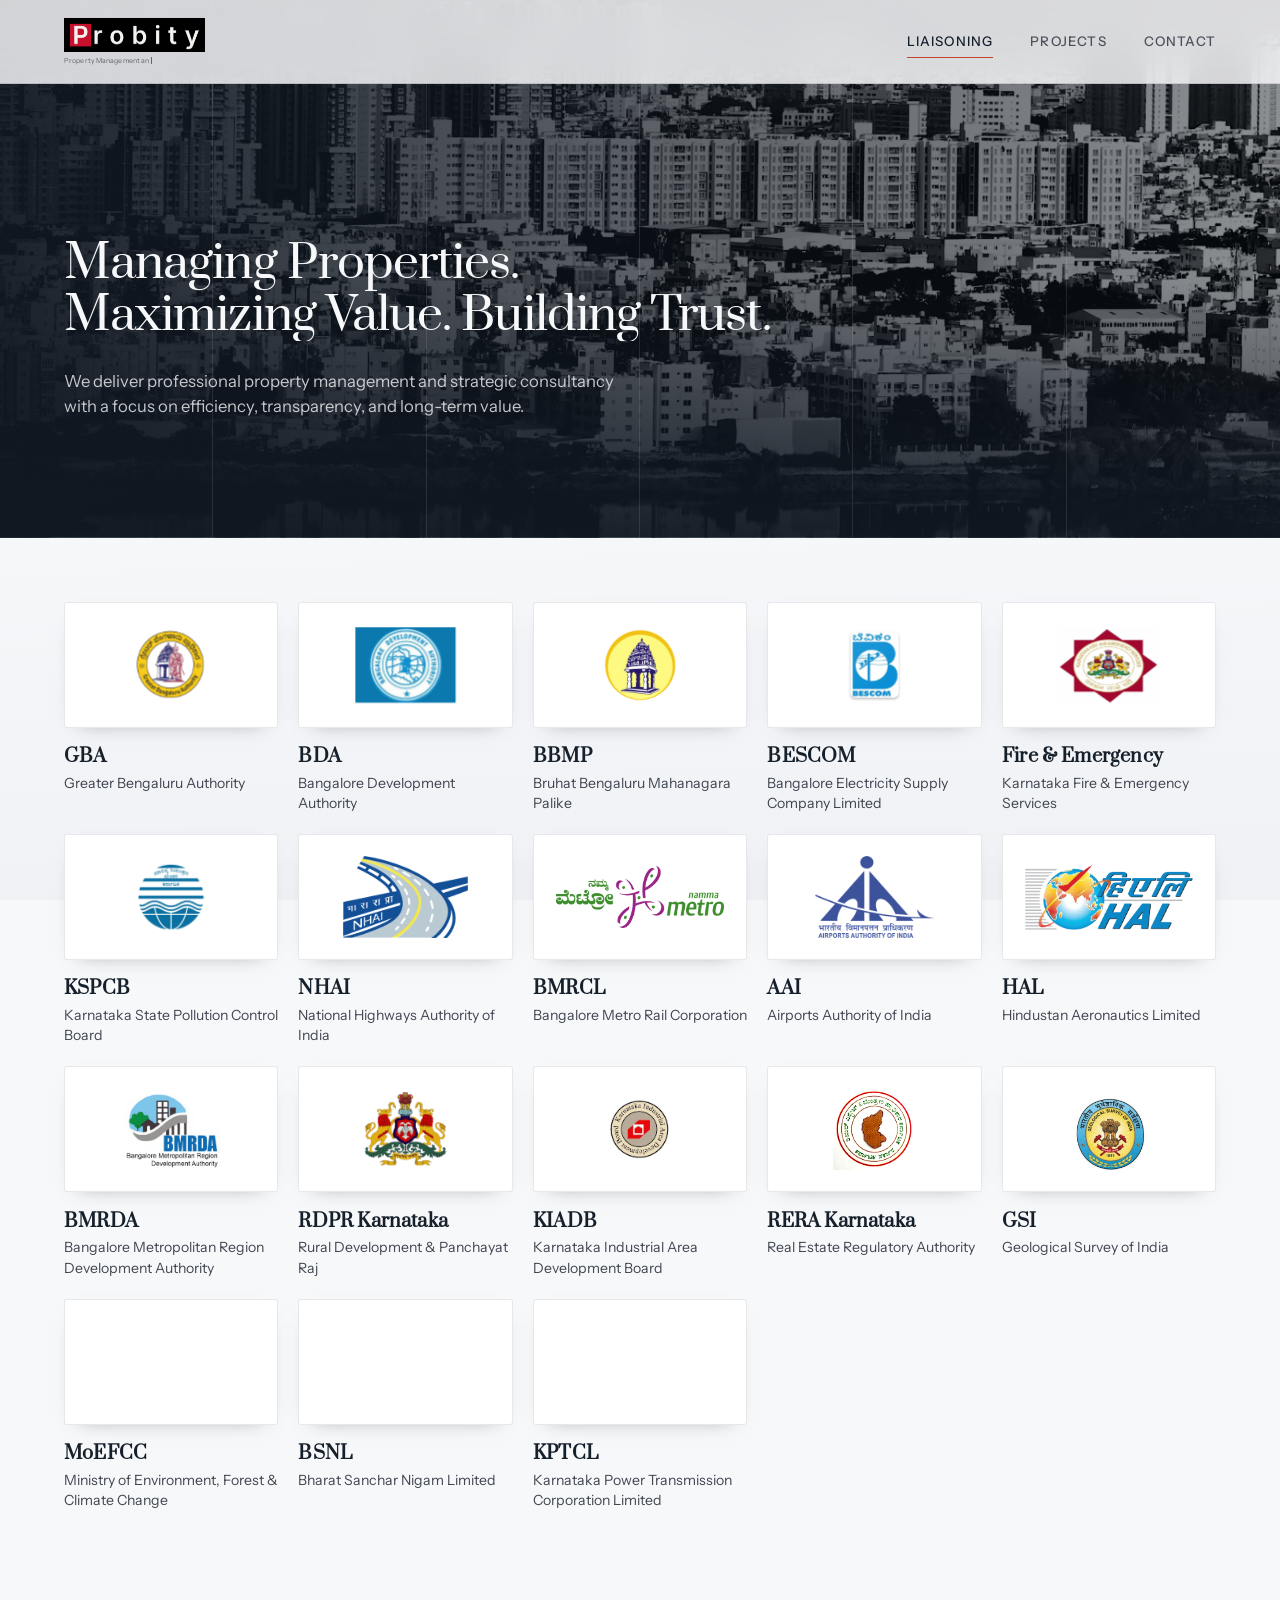
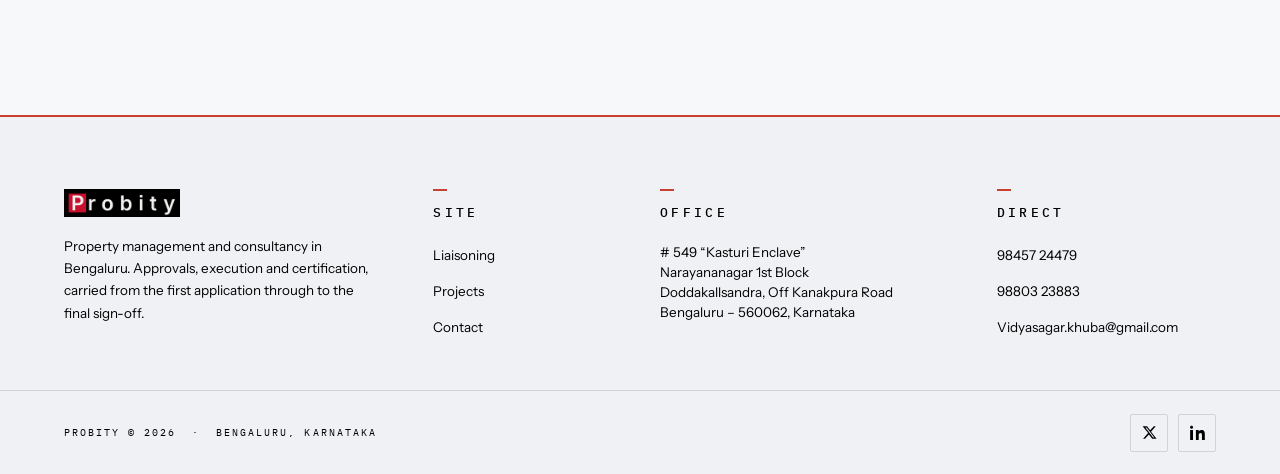
==== commit 5e36c122: "Update hero copy and size, drop contractor status labels from authority logos Co-Authored-By: Claude" ====
--- a/index.html
+++ b/index.html
@@ -267,7 +267,13 @@
    on the light side of the same palette. Scoped to .head-band so
    every other section head is untouched. */
 .head-band .label span{ color:rgba(247,248,250,.66); }
-.head-band .section-head h1{ color:#F7F8FA; }
+.head-band .section-head h1{
+  color:#F7F8FA;
+  font-size:clamp(1.9rem,3.6vw,3.2rem);
+  line-height:1.12; letter-spacing:-.02em;
+  max-width:26ch;
+}
+.head-band .lede{ max-width:52ch; }
 .head-band .lede{ color:rgba(247,248,250,.78); }
 
 /* a hairline where the picture gives out, so the band has a
@@ -376,17 +382,6 @@
   font-size:.88rem; color:rgba(24,32,44,.82);
   margin-top:.28rem; line-height:1.45;
 }
-.meta span{
-  display:block; font-family:var(--mono); font-size:.66rem;
-  letter-spacing:.12em; text-transform:uppercase;
-  color:rgba(24,32,44,.72);
-  /* auto, not a fixed gap — this is what drops the registration line
-     to the foot of the cell so the rules line up across a row even
-     when one authority's name runs to two lines. The breathing room
-     above the rule comes from the padding instead.                */
-  margin-top:auto; padding-top:.9rem;
-  border-top:1px solid rgba(24,32,44,.18);
-}
 
 .note{
   max-width:1440px; margin:clamp(2.5rem,5vw,3.5rem) auto 0;
@@ -419,7 +414,6 @@
   .plate img{ max-height:64px; }
   .meta b{ font-size:1.02rem; }
   .meta i{ font-size:.82rem; }
-  .meta span{ font-size:.62rem; }
   /* the type lives on the inner span now, so the override has to
      land there — and the tighten keyframe has to be dropped, or it
      animates straight back over this narrower tracking */
@@ -499,15 +493,12 @@
 
     <div class="section-head">
       <h1>
-        <span class="reveal"><span style="animation-delay:.66s">Property liaisoning,</span></span>
-        <span class="reveal"><span style="animation-delay:.76s">cleared in <em>Bengaluru</em>.</span></span>
+        <span class="reveal"><span style="animation-delay:.66s">Managing Properties. Maximizing Value. Building Trust.</span></span>
       </h1>
 
       <span class="reveal">
         <p class="lede" style="animation-delay:1.05s">
-          Each authority below has registered Probity to tender, execute or certify work
-          under its jurisdiction. Registration numbers, categories and validity dates are
-          available on request.
+          We deliver professional property management and strategic consultancy with a focus on efficiency, transparency, and long-term value.
         </p>
       </span>
     </div>
@@ -524,7 +515,6 @@
           <div class="meta">
             <b>GBA</b>
             <i>Greater Bengaluru Authority</i>
-            <span>Registered contractor</span>
           </div>
         </div>
 
@@ -535,7 +525,6 @@
           <div class="meta">
             <b>BDA</b>
             <i>Bangalore Development Authority</i>
-            <span>Approved vendor</span>
           </div>
         </div>
 
@@ -546,7 +535,6 @@
           <div class="meta">
             <b>BBMP</b>
             <i>Bruhat Bengaluru Mahanagara Palike</i>
-            <span>Registered contractor</span>
           </div>
         </div>
 
@@ -557,7 +545,6 @@
           <div class="meta">
             <b>BESCOM</b>
             <i>Bangalore Electricity Supply Company Limited</i>
-            <span>Licensed works</span>
           </div>
         </div>
 
@@ -568,7 +555,6 @@
           <div class="meta">
             <b>Fire &amp; Emergency</b>
             <i>Karnataka Fire &amp; Emergency Services</i>
-            <span>Approved vendor</span>
           </div>
         </div>
 
@@ -579,7 +565,6 @@
           <div class="meta">
             <b>KSPCB</b>
             <i>Karnataka State Pollution Control Board</i>
-            <span>Licensed works</span>
           </div>
         </div>
 
@@ -590,7 +575,6 @@
           <div class="meta">
             <b>NHAI</b>
             <i>National Highways Authority of India</i>
-            <span>Registered contractor</span>
           </div>
         </div>
 
@@ -601,7 +585,6 @@
           <div class="meta">
             <b>BMRCL</b>
             <i>Bangalore Metro Rail Corporation</i>
-            <span>Licensed works</span>
           </div>
         </div>
 
@@ -612,7 +595,6 @@
           <div class="meta">
             <b>AAI</b>
             <i>Airports Authority of India</i>
-            <span>Approved vendor</span>
           </div>
         </div>
 
@@ -623,7 +605,6 @@
           <div class="meta">
             <b>HAL</b>
             <i>Hindustan Aeronautics Limited</i>
-            <span>Registered contractor</span>
           </div>
         </div>
 
@@ -634,7 +615,6 @@
           <div class="meta">
             <b>BMRDA</b>
             <i>Bangalore Metropolitan Region Development Authority</i>
-            <span>Licensed works</span>
           </div>
         </div>
 
@@ -645,7 +625,6 @@
           <div class="meta">
             <b>RDPR Karnataka</b>
             <i>Rural Development &amp; Panchayat Raj</i>
-            <span>Approved vendor</span>
           </div>
         </div>
 
@@ -656,7 +635,6 @@
           <div class="meta">
             <b>KIADB</b>
             <i>Karnataka Industrial Area Development Board</i>
-            <span>Registered contractor</span>
           </div>
         </div>
 
@@ -667,7 +645,6 @@
           <div class="meta">
             <b>RERA Karnataka</b>
             <i>Real Estate Regulatory Authority</i>
-            <span>Licensed works</span>
           </div>
         </div>
 
@@ -678,7 +655,6 @@
           <div class="meta">
             <b>GSI</b>
             <i>Geological Survey of India</i>
-            <span>Approved vendor</span>
           </div>
         </div>
 
@@ -689,7 +665,6 @@
           <div class="meta">
             <b>MoEFCC</b>
             <i>Ministry of Environment, Forest &amp; Climate Change</i>
-            <span>Registered contractor</span>
           </div>
         </div>
 
@@ -700,7 +675,6 @@
           <div class="meta">
             <b>BSNL</b>
             <i>Bharat Sanchar Nigam Limited</i>
-            <span>Licensed works</span>
           </div>
         </div>
 
@@ -713,7 +687,6 @@
           <div class="meta">
             <b>KPTCL</b>
             <i>Karnataka Power Transmission Corporation Limited</i>
-            <span>Approved vendor</span>
           </div>
         </div>
 
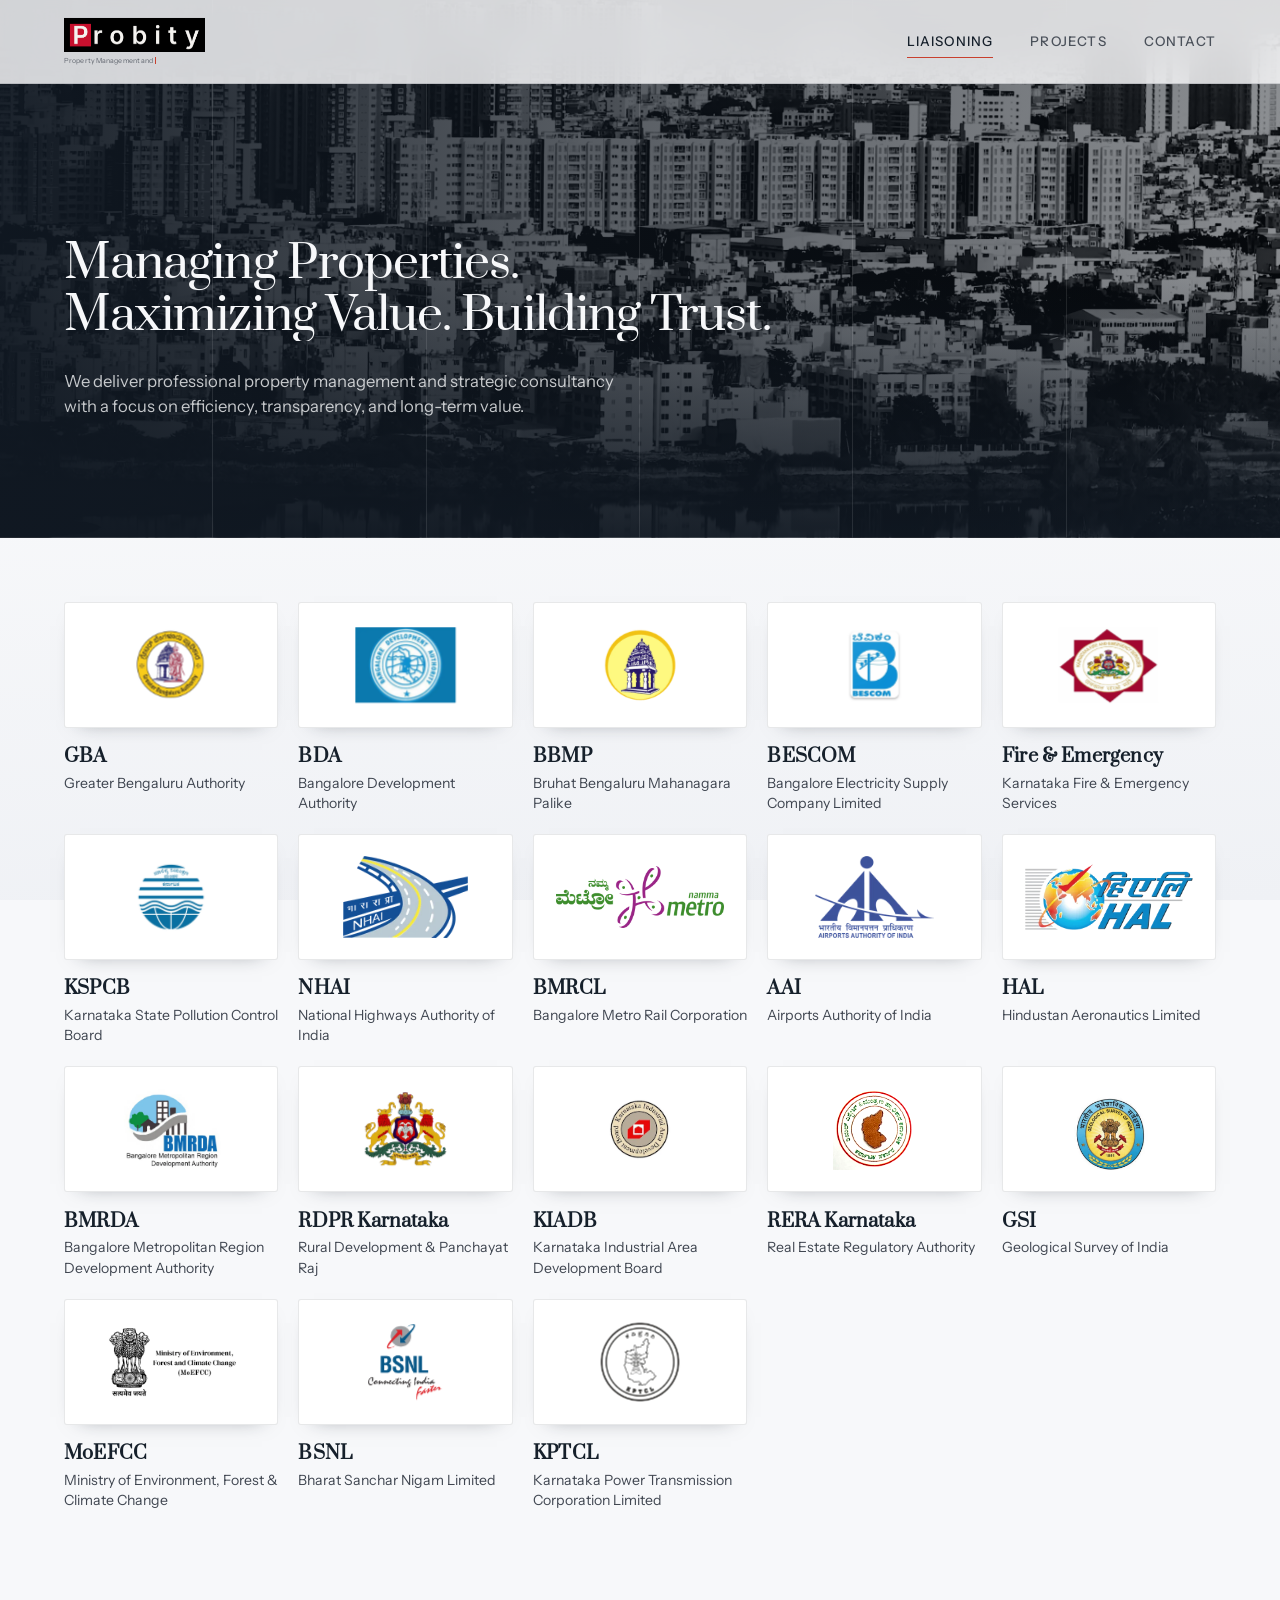
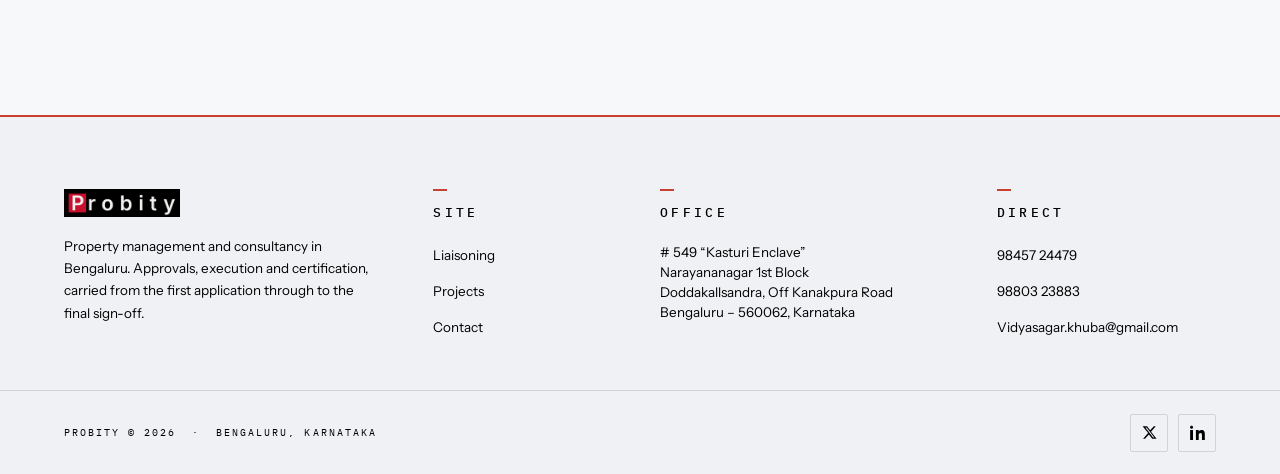
==== commit 192ca136: "Improve SEO metadata, structured data, and sitemap Co-Authored-By: Claude Sonnet 5 <noreply@anthropi" ====
--- a/index.html
+++ b/index.html
@@ -3,22 +3,31 @@
 <head>
 <meta charset="UTF-8" />
 <meta name="viewport" content="width=device-width, initial-scale=1" />
-<title>Probity — Property Management &amp; Liaisoning Consultancy, Bengaluru</title>
+<title>Property Management &amp; Liaisoning Consultancy in Bengaluru | Probity</title>
 <link rel="icon" type="image/png" sizes="512x512" href="assets/favicon-512.png">
 <link rel="apple-touch-icon" href="assets/favicon-512.png">
-<meta name="description" content="Probity — property management and consultancy, Bengaluru. Registered with the authorities that govern tendering, execution and certification." />
-
+<meta name="description" content="Probity delivers professional property management, liaisoning and strategic consultancy in Bengaluru — approvals, licensing and certification with GBA, BDA, BBMP, BESCOM and BMRDA." />
+
+<meta name="robots" content="index, follow, max-image-preview:large" />
+<meta name="theme-color" content="#EFF1F5" />
 <link rel="canonical" href="https://probitybengaluru.in/" />
+<link rel="alternate" hreflang="en-IN" href="https://probitybengaluru.in/" />
+<link rel="alternate" hreflang="x-default" href="https://probitybengaluru.in/" />
 <meta property="og:type" content="website" />
+<meta property="og:locale" content="en_IN" />
 <meta property="og:site_name" content="Probity" />
-<meta property="og:title" content="Probity — Property Management & Liaisoning Consultancy, Bengaluru" />
+<meta property="og:title" content="Property Management & Liaisoning Consultancy in Bengaluru | Probity" />
 <meta property="og:description" content="Property liaisoning, licensing and certification consultancy in Bengaluru. Registered with GBA, BDA, BBMP, BESCOM and BMRDA." />
 <meta property="og:url" content="https://probitybengaluru.in/" />
 <meta property="og:image" content="https://probitybengaluru.in/assets/probity-card.png" />
+<meta property="og:image:width" content="1568" />
+<meta property="og:image:height" content="896" />
+<meta property="og:image:alt" content="Probity — property management and consultancy, Bengaluru" />
 <meta name="twitter:card" content="summary_large_image" />
-<meta name="twitter:title" content="Probity — Property Management & Liaisoning Consultancy, Bengaluru" />
+<meta name="twitter:title" content="Property Management & Liaisoning Consultancy in Bengaluru | Probity" />
 <meta name="twitter:description" content="Property liaisoning, licensing and certification consultancy in Bengaluru. Registered with GBA, BDA, BBMP, BESCOM and BMRDA." />
 <meta name="twitter:image" content="https://probitybengaluru.in/assets/probity-card.png" />
+<meta name="twitter:image:alt" content="Probity — property management and consultancy, Bengaluru" />
 
 <script type="application/ld+json">
 {
@@ -26,7 +35,8 @@
   "@type": "LocalBusiness",
   "@id": "https://probitybengaluru.in/#business",
   "name": "Probity",
-  "description": "Property management, liaisoning and licensing consultancy in Bengaluru. Approvals, execution and certification.",
+  "description": "Professional property management, liaisoning and licensing consultancy in Bengaluru. Approvals, execution and certification.",
+  "sameAs": ["https://x.com/VidyasagarKhuba"],
   "url": "https://probitybengaluru.in/",
   "logo": "https://probitybengaluru.in/assets/probity-logo.png",
   "image": "https://probitybengaluru.in/assets/probity-card.png",
